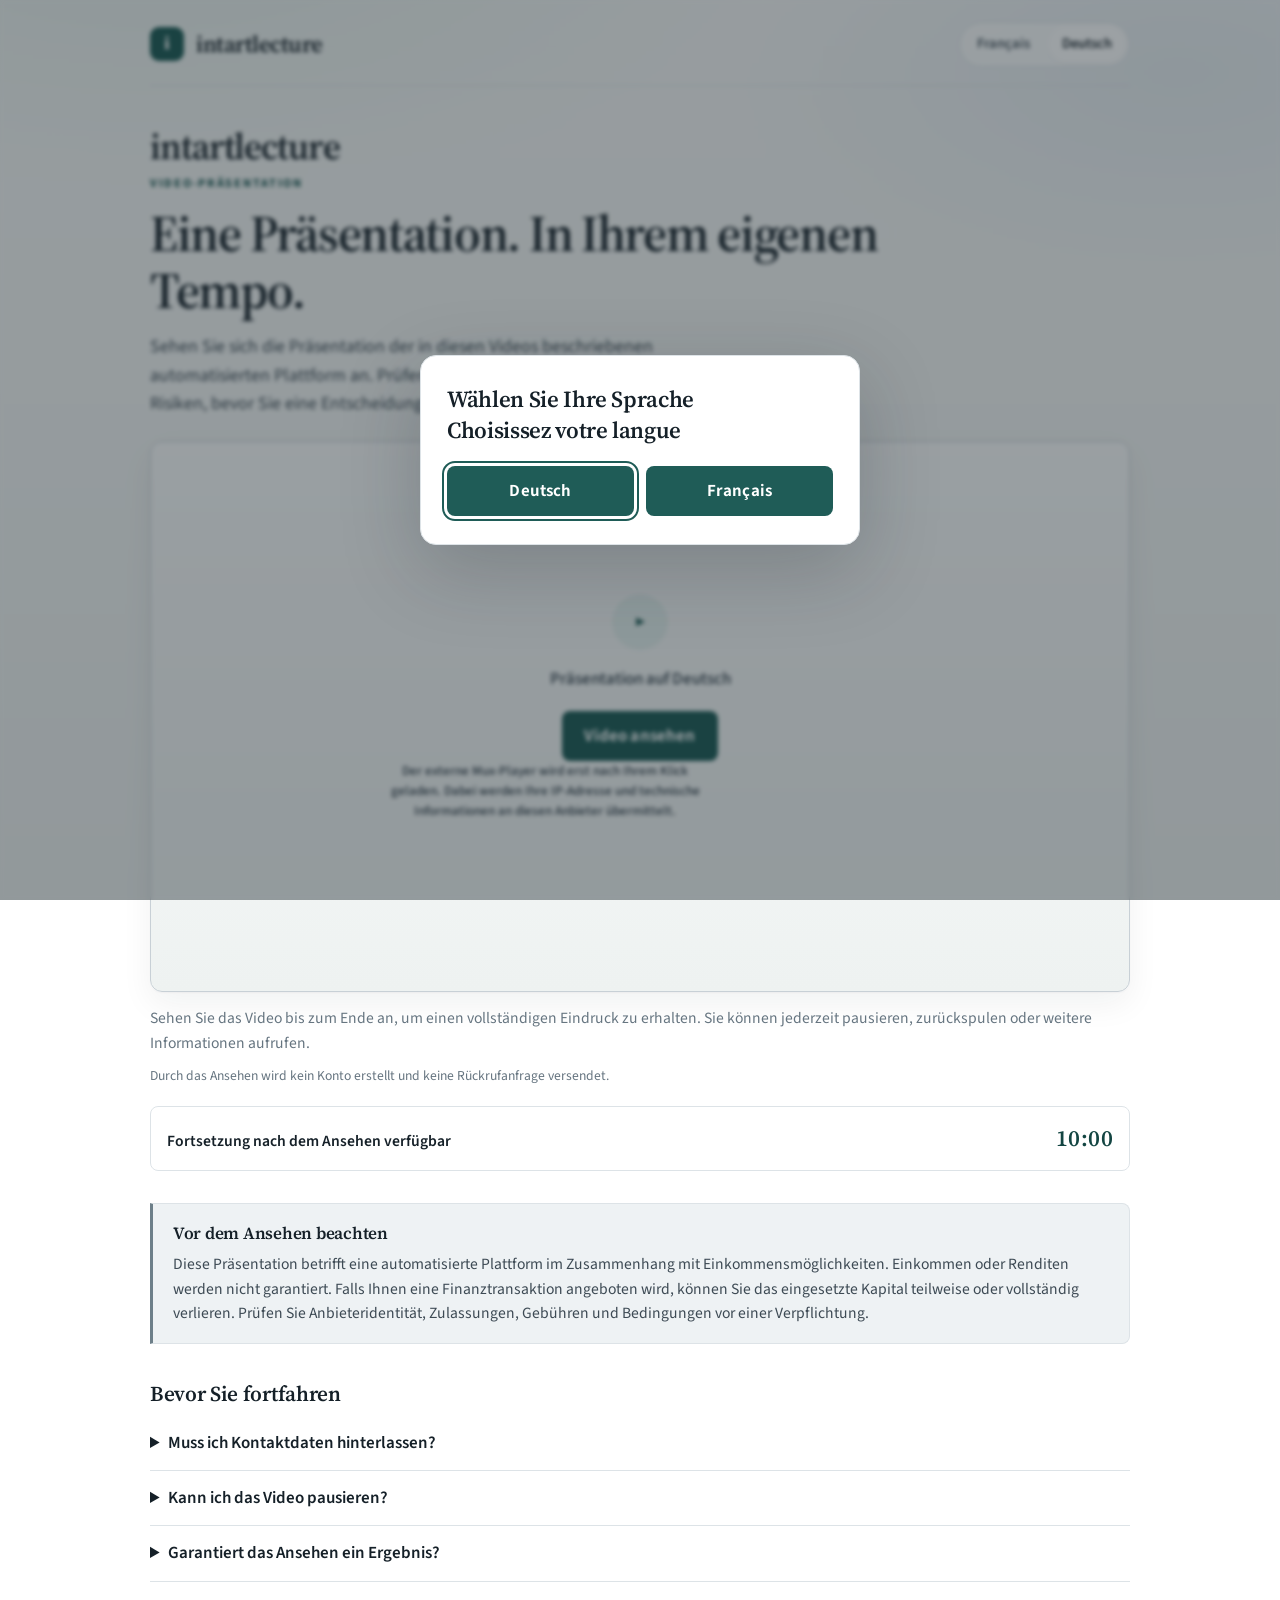
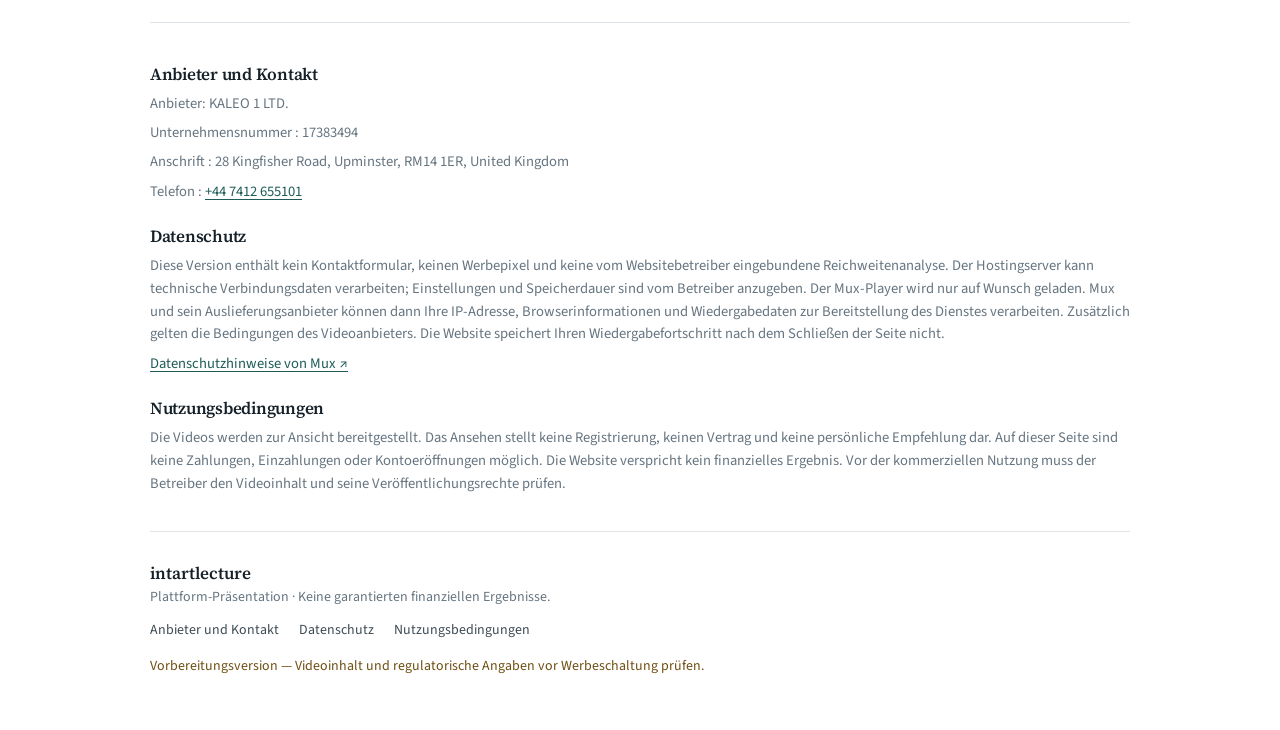
==== de/index.html @ 82949a54 "Redesign VSL landing for a cleaner Google Ads–safe look Replace the purple funnel styling with a cal" ====
<!doctype html>
<html lang="de"><head><meta charset="utf-8"><meta name="viewport" content="width=device-width, initial-scale=1">
<meta name="description" content="Sehen Sie sich die Präsentation der in diesen Videos beschriebenen automatisierten Plattform an. Prüfen Sie Erläuterungen, Grenzen und Risiken, bevor Sie eine Entscheidung treffen.">
<title>intartlecture — Video 1</title><link rel="stylesheet" href="../assets/site.css">
<script src="../assets/site.js" defer></script></head><body data-step="1">
<header><a class="brand" href="index.html"><span class="mark" aria-hidden="true">i</span> intartlecture</a>
<nav aria-label="Sprache" class="languages"><a data-language="fr" href="../index.html" lang="fr">Français</a><a data-language="de" href="./index.html" lang="de">Deutsch</a></nav></header>
<main><section class="intro"><p class="brand-kicker">intartlecture</p><p class="eyebrow">VIDEO-PRÄSENTATION</p><h1>Eine Präsentation. In Ihrem eigenen Tempo.</h1><p class="lede">Sehen Sie sich die Präsentation der in diesen Videos beschriebenen automatisierten Plattform an. Prüfen Sie Erläuterungen, Grenzen und Risiken, bevor Sie eine Entscheidung treffen.</p></section>
<section class="watch" aria-label="VIDEO-PRÄSENTATION">
<div class="video-shell" id="video-shell" data-playback="G3l13CsLQgknwhIaTiDwZrdjaux2u01gqx76OVck7Omw" data-error="Der Player konnte nicht geladen werden. Versuchen Sie es erneut oder kommen Sie später zurück." data-retry="Erneut versuchen">
<div id="video-placeholder"><span class="play-symbol" aria-hidden="true">▶</span><p>Präsentation auf Deutsch</p><button class="button" id="load-video" type="button">Video ansehen</button><p class="disclosure">Der externe Mux-Player wird erst nach Ihrem Klick geladen. Dabei werden Ihre IP-Adresse und technische Informationen an diesen Anbieter übermittelt.</p></div></div>
<p class="video-status" id="video-status" role="status"></p>
<div class="video-caption"><p>Sehen Sie das Video bis zum Ende an, um einen vollständigen Eindruck zu erhalten. Sie können jederzeit pausieren, zurückspulen oder weitere Informationen aufrufen.</p></div>

<p class="small">Durch das Ansehen wird kein Konto erstellt und keine Rückrufanfrage versendet.</p>
<div id="access-gate" class="access-gate"><strong>Fortsetzung nach dem Ansehen verfügbar</strong> <span id="access-timer">10:00</span></div><div class="next-row" hidden><a id="continue-link" class="button" href="index2.php">Weiter →</a></div><div id="completed" hidden role="status"><p>Das Video ist beendet. Nehmen Sie sich Zeit, die Informationen vor dem nächsten Schritt zu prüfen.</p><button id="replay" type="button" class="button secondary">Von Anfang an ansehen</button></div>

<noscript><p>Zum Laden des Videoplayers ist JavaScript erforderlich.</p></noscript>
</section>
<aside class="risk"><h2>Vor dem Ansehen beachten</h2><p>Diese Präsentation betrifft eine automatisierte Plattform im Zusammenhang mit Einkommensmöglichkeiten. Einkommen oder Renditen werden nicht garantiert. Falls Ihnen eine Finanztransaktion angeboten wird, können Sie das eingesetzte Kapital teilweise oder vollständig verlieren. Prüfen Sie Anbieteridentität, Zulassungen, Gebühren und Bedingungen vor einer Verpflichtung.</p></aside>
<section class="faq"><h2>Bevor Sie fortfahren</h2><details><summary>Muss ich Kontaktdaten hinterlassen?</summary><p>Nein. Die Videos sind ohne Formular, Anmeldung oder Kaufverpflichtung zugänglich.</p></details><details><summary>Kann ich das Video pausieren?</summary><p>Ja. Wiedergabe, Lautstärke, Vollbild und Navigation bleiben verfügbar.</p></details><details><summary>Garantiert das Ansehen ein Ergebnis?</summary><p>Nein. Eine Präsentation garantiert kein Ergebnis. Gehen Sie keine Verpflichtung allein aufgrund eines Einkommensversprechens ein.</p></details></section>
<section class="legal" aria-label="Anbieter und Kontakt">
<h2 id="operator">Anbieter und Kontakt</h2><p>Anbieter: KALEO 1 LTD.</p>
<p>Unternehmensnummer : 17383494</p>
<p>Anschrift : 28 Kingfisher Road, Upminster, RM14 1ER, United Kingdom</p>
<p>Telefon : <a href="tel:+447412655101">+44 7412 655101</a></p>
<h2 id="privacy">Datenschutz</h2><p>Diese Version enthält kein Kontaktformular, keinen Werbepixel und keine vom Websitebetreiber eingebundene Reichweitenanalyse. Der Hostingserver kann technische Verbindungsdaten verarbeiten; Einstellungen und Speicherdauer sind vom Betreiber anzugeben. Der Mux-Player wird nur auf Wunsch geladen. Mux und sein Auslieferungsanbieter können dann Ihre IP-Adresse, Browserinformationen und Wiedergabedaten zur Bereitstellung des Dienstes verarbeiten. Zusätzlich gelten die Bedingungen des Videoanbieters. Die Website speichert Ihren Wiedergabefortschritt nach dem Schließen der Seite nicht.</p><a href="https://www.mux.com/privacy" target="_blank" rel="noopener noreferrer">Datenschutzhinweise von Mux ↗</a>
<h2 id="terms">Nutzungsbedingungen</h2><p>Die Videos werden zur Ansicht bereitgestellt. Das Ansehen stellt keine Registrierung, keinen Vertrag und keine persönliche Empfehlung dar. Auf dieser Seite sind keine Zahlungen, Einzahlungen oder Kontoeröffnungen möglich. Die Website verspricht kein finanzielles Ergebnis. Vor der kommerziellen Nutzung muss der Betreiber den Videoinhalt und seine Veröffentlichungsrechte prüfen.</p>
</section></main>
<footer><p><strong>intartlecture</strong><br>Plattform-Präsentation · Keine garantierten finanziellen Ergebnisse.</p><nav><a href="#operator">Anbieter und Kontakt</a><a href="#privacy">Datenschutz</a><a href="#terms">Nutzungsbedingungen</a></nav><p class="draft">Vorbereitungsversion — Videoinhalt und regulatorische Angaben vor Werbeschaltung prüfen.</p></footer>
<dialog id="language-dialog" aria-labelledby="language-title">
<h2 id="language-title"><span lang="de">Wählen Sie Ihre Sprache</span><br><span lang="fr">Choisissez votre langue</span></h2>
<div class="language-options"><a class="button" data-language="de" href="./index.html" lang="de">Deutsch</a><a class="button" data-language="fr" href="../index.html" lang="fr">Français</a></div>
</dialog></body></html>
---- assets/site.css ----
@import url("https://fonts.googleapis.com/css2?family=Source+Sans+3:ital,wght@0,400;0,500;0,600;0,700;1,400&family=Source+Serif+4:opsz,wght@8..60,500;8..60,600;8..60,700&display=swap");

:root {
  --font-display: "Source Serif 4", "Iowan Old Style", "Palatino Linotype", Palatino, serif;
  --font-body: "Source Sans 3", "Segoe UI", "Helvetica Neue", sans-serif;
  --ink: #152028;
  --ink-soft: #3d4a54;
  --muted: #667580;
  --line: #dde3e7;
  --line-strong: #c8d0d6;
  --bg: #f4f6f5;
  --bg-elevated: #ffffff;
  --accent: #1f5c57;
  --accent-hover: #174844;
  --accent-soft: #e6f1ef;
  --accent-ink: #134542;
  --risk-bg: #eef2f4;
  --risk-edge: #6d7f89;
  --ok-bg: #e9f2ee;
  --ok-ink: #1f4d3c;
  --warn-ink: #6f4f12;
  --error: #8a2f1d;
  --shadow-soft: 0 1px 2px rgba(21, 32, 40, 0.04), 0 12px 32px rgba(21, 32, 40, 0.06);
  --radius: 12px;
  --radius-sm: 8px;
  --content: 980px;
  color: var(--ink);
  background:
    radial-gradient(1200px 520px at 12% -10%, #e7efec 0%, transparent 55%),
    radial-gradient(900px 420px at 92% 8%, #e8eef2 0%, transparent 50%),
    linear-gradient(180deg, #f7f8f7 0%, var(--bg) 42%, #eef1f0 100%);
  background-attachment: fixed;
  font-family: var(--font-body);
  font-synthesis: none;
  line-height: 1.55;
  font-size: 17px;
}

* { box-sizing: border-box; }

html { scroll-behavior: smooth; }

body {
  margin: 0;
  min-height: 100vh;
  color: var(--ink);
  -webkit-font-smoothing: antialiased;
  text-rendering: optimizeLegibility;
}

a {
  color: var(--accent);
  text-underline-offset: 3px;
}

button,
a { -webkit-tap-highlight-color: transparent; }

button {
  font: inherit;
  cursor: pointer;
}

a:focus-visible,
button:focus-visible,
summary:focus-visible,
input:focus-visible,
select:focus-visible,
textarea:focus-visible {
  outline: 2px solid var(--accent);
  outline-offset: 3px;
}

header,
main,
footer {
  width: min(100% - 48px, var(--content));
  margin-inline: auto;
}

/* —— Header —— */
header {
  display: flex;
  justify-content: space-between;
  align-items: center;
  gap: 16px;
  padding: 22px 0 18px;
  border-bottom: 1px solid var(--line);
  animation: rise 0.55s ease both;
}

.brand {
  display: inline-flex;
  align-items: center;
  gap: 12px;
  text-decoration: none;
  color: var(--ink);
  font-family: var(--font-display);
  font-weight: 600;
  font-size: 1.35rem;
  letter-spacing: -0.02em;
  line-height: 1;
}

.mark {
  width: 34px;
  height: 34px;
  border-radius: 9px;
  display: grid;
  place-items: center;
  background: var(--accent);
  color: #fff;
  font-family: var(--font-display);
  font-size: 1.05rem;
  font-weight: 700;
  letter-spacing: 0;
}

.languages {
  display: flex;
  gap: 4px;
  padding: 3px;
  border: 1px solid var(--line);
  border-radius: 999px;
  background: rgba(255, 255, 255, 0.72);
}

.languages a {
  padding: 7px 14px;
  border-radius: 999px;
  text-decoration: none;
  color: var(--ink-soft);
  font-size: 0.86rem;
  font-weight: 560;
}

.languages a:hover { color: var(--ink); }

.languages [aria-current],
.languages a[href].is-active {
  background: var(--bg-elevated);
  color: var(--ink);
  box-shadow: 0 1px 2px rgba(21, 32, 40, 0.06);
}

html[lang="fr"] .languages a[lang="fr"],
html[lang="de"] .languages a[lang="de"] {
  background: var(--bg-elevated);
  color: var(--ink);
  box-shadow: 0 1px 2px rgba(21, 32, 40, 0.06);
}

/* —— Intro —— */

.brand-kicker {
  margin: 0 0 10px;
  font-family: var(--font-display);
  font-size: clamp(1.7rem, 3.2vw, 2.15rem);
  font-weight: 600;
  letter-spacing: -0.03em;
  color: var(--ink);
  line-height: 1;
}

.intro {
  padding: 42px 0 22px;
  max-width: 760px;
  animation: rise 0.65s 0.05s ease both;
}

.eyebrow {
  margin: 0;
  font-size: 0.72rem;
  font-weight: 700;
  letter-spacing: 0.14em;
  text-transform: uppercase;
  color: var(--accent);
}

h1 {
  margin: 12px 0 14px;
  font-family: var(--font-display);
  font-size: clamp(2rem, 4.4vw, 3rem);
  font-weight: 600;
  line-height: 1.12;
  letter-spacing: -0.025em;
  color: var(--ink);
}

h2 {
  margin: 0 0 12px;
  font-family: var(--font-display);
  font-size: 1.25rem;
  font-weight: 600;
  line-height: 1.3;
  letter-spacing: -0.015em;
}

p { margin: 0.7em 0; }

.lede {
  margin: 0;
  max-width: 62ch;
  color: var(--ink-soft);
  font-size: 1.05rem;
  line-height: 1.6;
}

/* —— Video —— */
.watch {
  animation: rise 0.7s 0.1s ease both;
}

.video-shell {
  width: 100%;
  aspect-ratio: 16 / 9;
  display: grid;
  place-items: center;
  overflow: hidden;
  border: 1px solid var(--line-strong);
  border-radius: var(--radius);
  background:
    linear-gradient(180deg, #fbfcfc 0%, #eef2f1 100%);
  color: var(--ink);
  box-shadow: var(--shadow-soft);
}

.video-shell:has(mux-player) {
  background: #0f1418;
  border-color: #0f1418;
}

.video-shell mux-player {
  display: block;
  width: 100%;
  height: 100%;
  --media-object-fit: contain;
}

#video-placeholder {
  width: min(100%, 560px);
  padding: 28px 24px;
  text-align: center;
}

#video-placeholder > p {
  margin: 0 0 18px;
  color: var(--ink-soft);
  font-weight: 560;
}

.play-symbol {
  display: grid;
  place-items: center;
  width: 56px;
  height: 56px;
  margin: 0 auto 16px;
  border-radius: 50%;
  background: var(--accent-soft);
  color: var(--accent);
  font-size: 1.05rem;
  line-height: 1;
  transition: transform 0.25s ease, background 0.25s ease;
}

#video-placeholder:hover .play-symbol {
  transform: scale(1.05);
  background: #d9ebe8;
}

.button {
  display: inline-flex;
  align-items: center;
  justify-content: center;
  gap: 10px;
  min-height: 48px;
  padding: 12px 22px;
  border: 0;
  border-radius: var(--radius-sm);
  background: var(--accent);
  color: #fff;
  text-decoration: none;
  font-weight: 650;
  letter-spacing: 0.01em;
  transition: background 0.2s ease, transform 0.2s ease, box-shadow 0.2s ease;
}

.button:hover {
  background: var(--accent-hover);
}

.button:active { transform: translateY(1px); }

.secondary {
  background: var(--accent-soft);
  color: var(--accent-ink);
}

.secondary:hover { background: #d7e8e5; }

.disclosure {
  max-width: 46ch;
  margin: 16px auto 0;
  color: var(--muted);
  font-size: 0.78rem;
  line-height: 1.5;
}

.video-status {
  margin: 10px 0 0;
  color: var(--error);
  font-size: 0.9rem;
}

.video-status:empty { display: none; }

.video-caption {
  margin-top: 14px;
  color: var(--muted);
  font-size: 0.92rem;
}

.video-caption p { margin: 0; }

.small {
  margin-top: 10px;
  color: var(--muted);
  font-size: 0.8rem;
}

/* —— Access gate (quiet status, not urgency banner) —— */
.access-gate {
  display: flex;
  flex-wrap: wrap;
  align-items: baseline;
  justify-content: space-between;
  gap: 8px 16px;
  margin: 20px 0 0;
  padding: 14px 16px;
  border: 1px solid var(--line);
  border-radius: var(--radius-sm);
  background: rgba(255, 255, 255, 0.78);
  color: var(--ink-soft);
  font-size: 0.92rem;
  font-variant-numeric: tabular-nums;
}

.access-gate strong {
  font-weight: 600;
  color: var(--ink);
}

.access-gate span {
  margin-left: auto;
  font-family: var(--font-display);
  font-size: 1.35rem;
  font-weight: 600;
  color: var(--accent-ink);
  letter-spacing: 0.02em;
}

.next-row {
  display: flex;
  justify-content: flex-end;
  align-items: center;
  flex-wrap: wrap;
  gap: 16px;
  margin: 22px 0 0;
}

.next-row > a:first-child:not(.button) { margin-right: auto; }

#completed {
  margin: 20px 0 0;
  padding: 18px 18px;
  border: 1px solid #cfe0d8;
  border-radius: var(--radius-sm);
  background: var(--ok-bg);
  color: var(--ok-ink);
  animation: rise 0.4s ease both;
}

#completed p { margin: 0 0 14px; }

.video-finished {
  box-shadow: 0 0 0 3px rgba(31, 92, 87, 0.22);
}

/* —— Lead form —— */
.lead-card {
  margin: 24px 0 0;
  padding: 26px 26px 22px;
  border: 1px solid var(--line);
  border-radius: var(--radius);
  background: var(--bg-elevated);
  box-shadow: var(--shadow-soft);
  animation: rise 0.45s ease both;
}

.lead-card > p {
  margin: 0 0 18px;
  color: var(--ink-soft);
  font-size: 0.95rem;
}

.lead-card[hidden] { display: none !important; }

#lead-form {
  display: grid;
  gap: 14px;
}

#lead-form label {
  display: grid;
  gap: 6px;
  color: var(--ink);
  font-size: 0.88rem;
  font-weight: 600;
}

#lead-form input,
#lead-form select {
  width: 100%;
  min-height: 46px;
  padding: 10px 12px;
  border: 1px solid var(--line-strong);
  border-radius: var(--radius-sm);
  background: #fbfcfc;
  color: var(--ink);
  font: inherit;
  font-weight: 450;
  transition: border-color 0.15s ease, background 0.15s ease;
}

#lead-form input:hover,
#lead-form select:hover {
  border-color: #b4c0c7;
}

#lead-form input:focus,
#lead-form select:focus {
  border-color: var(--accent);
  background: #fff;
  outline: none;
  box-shadow: 0 0 0 3px rgba(31, 92, 87, 0.14);
}

#lead-form .consent {
  display: flex;
  align-items: flex-start;
  gap: 10px;
  margin-top: 4px;
  font-weight: 450;
  color: var(--ink-soft);
}

#lead-form .consent input {
  width: auto;
  min-height: 0;
  margin-top: 3px;
  accent-color: var(--accent);
}

#lead-form .button {
  width: fit-content;
  margin-top: 4px;
}

#lead-form .small { margin: 0; }

/* —— Risk / FAQ / Legal —— */
.risk {
  margin: 32px 0 0;
  padding: 18px 20px;
  border: 1px solid var(--line);
  border-left: 3px solid var(--risk-edge);
  border-radius: 0 var(--radius-sm) var(--radius-sm) 0;
  background: var(--risk-bg);
}

.risk h2 {
  margin: 0 0 8px;
  font-size: 1rem;
}

.risk p {
  margin: 0;
  color: var(--ink-soft);
  font-size: 0.92rem;
}

.faq { margin: 36px 0 0; }

.faq h2 { margin-bottom: 8px; }

details {
  padding: 14px 0;
  border-bottom: 1px solid var(--line);
}

summary {
  cursor: pointer;
  font-weight: 600;
  color: var(--ink);
}

details p {
  margin: 10px 0 0;
  color: var(--ink-soft);
  font-size: 0.95rem;
}

.legal {
  margin: 40px 0 0;
  padding-top: 18px;
  border-top: 1px solid var(--line);
  color: var(--muted);
  font-size: 0.86rem;
  scroll-margin-top: 20px;
}

.legal h2 {
  margin-top: 22px;
  margin-bottom: 8px;
  color: var(--ink);
  font-size: 1rem;
  scroll-margin-top: 20px;
}

.legal p { margin: 0.45em 0; }

.chapters {
  display: grid;
  grid-template-columns: repeat(3, 1fr);
  gap: 10px;
  margin-top: 16px;
}

.chapters a {
  display: flex;
  gap: 12px;
  align-items: center;
  padding: 12px;
  border: 1px solid var(--line);
  border-radius: var(--radius-sm);
  color: var(--ink-soft);
  text-decoration: none;
  font-size: 0.9rem;
  background: rgba(255, 255, 255, 0.65);
}

.chapters span {
  font-size: 0.75rem;
  color: var(--muted);
}

.chapters [aria-current] {
  border-color: var(--accent);
  color: var(--accent);
  background: var(--bg-elevated);
}

.tag {
  padding-top: 12px;
  color: var(--accent);
  font-size: 0.75rem;
  font-weight: 700;
  white-space: nowrap;
}

/* —— Footer —— */
footer {
  padding: 28px 0 40px;
  margin-top: 36px;
  border-top: 1px solid var(--line);
  color: var(--muted);
  font-size: 0.82rem;
}

footer p { margin: 0 0 12px; }

footer strong {
  color: var(--ink);
  font-family: var(--font-display);
  font-size: 1rem;
  font-weight: 600;
}

footer nav {
  display: flex;
  flex-wrap: wrap;
  gap: 8px 20px;
  margin-bottom: 14px;
}

footer nav a {
  color: var(--ink-soft);
  text-decoration: none;
}

footer nav a:hover {
  color: var(--accent);
  text-decoration: underline;
}

.draft { color: var(--warn-ink); }

/* —— Language dialog —— */
#language-dialog {
  width: min(440px, calc(100% - 32px));
  padding: 28px 26px;
  border: 1px solid var(--line);
  border-radius: 16px;
  color: var(--ink);
  background: var(--bg-elevated);
  box-shadow: 0 24px 80px rgba(21, 32, 40, 0.22);
}

#language-dialog::backdrop {
  background: rgba(21, 32, 40, 0.42);
  backdrop-filter: blur(2px);
}

#language-title {
  margin: 0 0 20px;
  font-family: var(--font-display);
  font-size: 1.35rem;
  font-weight: 600;
  line-height: 1.35;
}

.language-options {
  display: grid;
  grid-template-columns: 1fr 1fr;
  gap: 12px;
}

.language-options .button { width: 100%; }

[hidden] { display: none !important; }

@keyframes rise {
  from {
    opacity: 0;
    transform: translateY(10px);
  }
  to {
    opacity: 1;
    transform: none;
  }
}

@media (prefers-reduced-motion: reduce) {
  html { scroll-behavior: auto; }
  *,
  *::before,
  *::after {
    animation: none !important;
    transition: none !important;
  }
}

@media (max-width: 640px) {
  :root { font-size: 16px; }

  header,
  main,
  footer {
    width: min(100% - 28px, var(--content));
  }

  header {
    padding-top: 16px;
    padding-bottom: 14px;
  }

  .brand { font-size: 1.15rem; }

  .languages a {
    padding: 6px 10px;
    font-size: 0.8rem;
  }

  .intro { padding-top: 28px; }

  .lede { font-size: 1rem; }

  .video-shell {
    aspect-ratio: auto;
    min-height: 260px;
    border-radius: 10px;
  }

  .video-shell:has(mux-player) {
    aspect-ratio: 16 / 9;
    min-height: 0;
  }

  #video-placeholder { padding: 20px 14px; }

  .access-gate {
    flex-direction: column;
    align-items: flex-start;
  }

  .access-gate span {
    margin-left: 0;
    font-size: 1.25rem;
  }

  .next-row .button,
  #lead-form .button,
  .language-options .button {
    width: 100%;
  }

  .lead-card { padding: 20px 16px; }

  .chapters { grid-template-columns: 1fr; }

  .risk,
  .faq,
  .legal { margin-left: 0; margin-right: 0; }
}
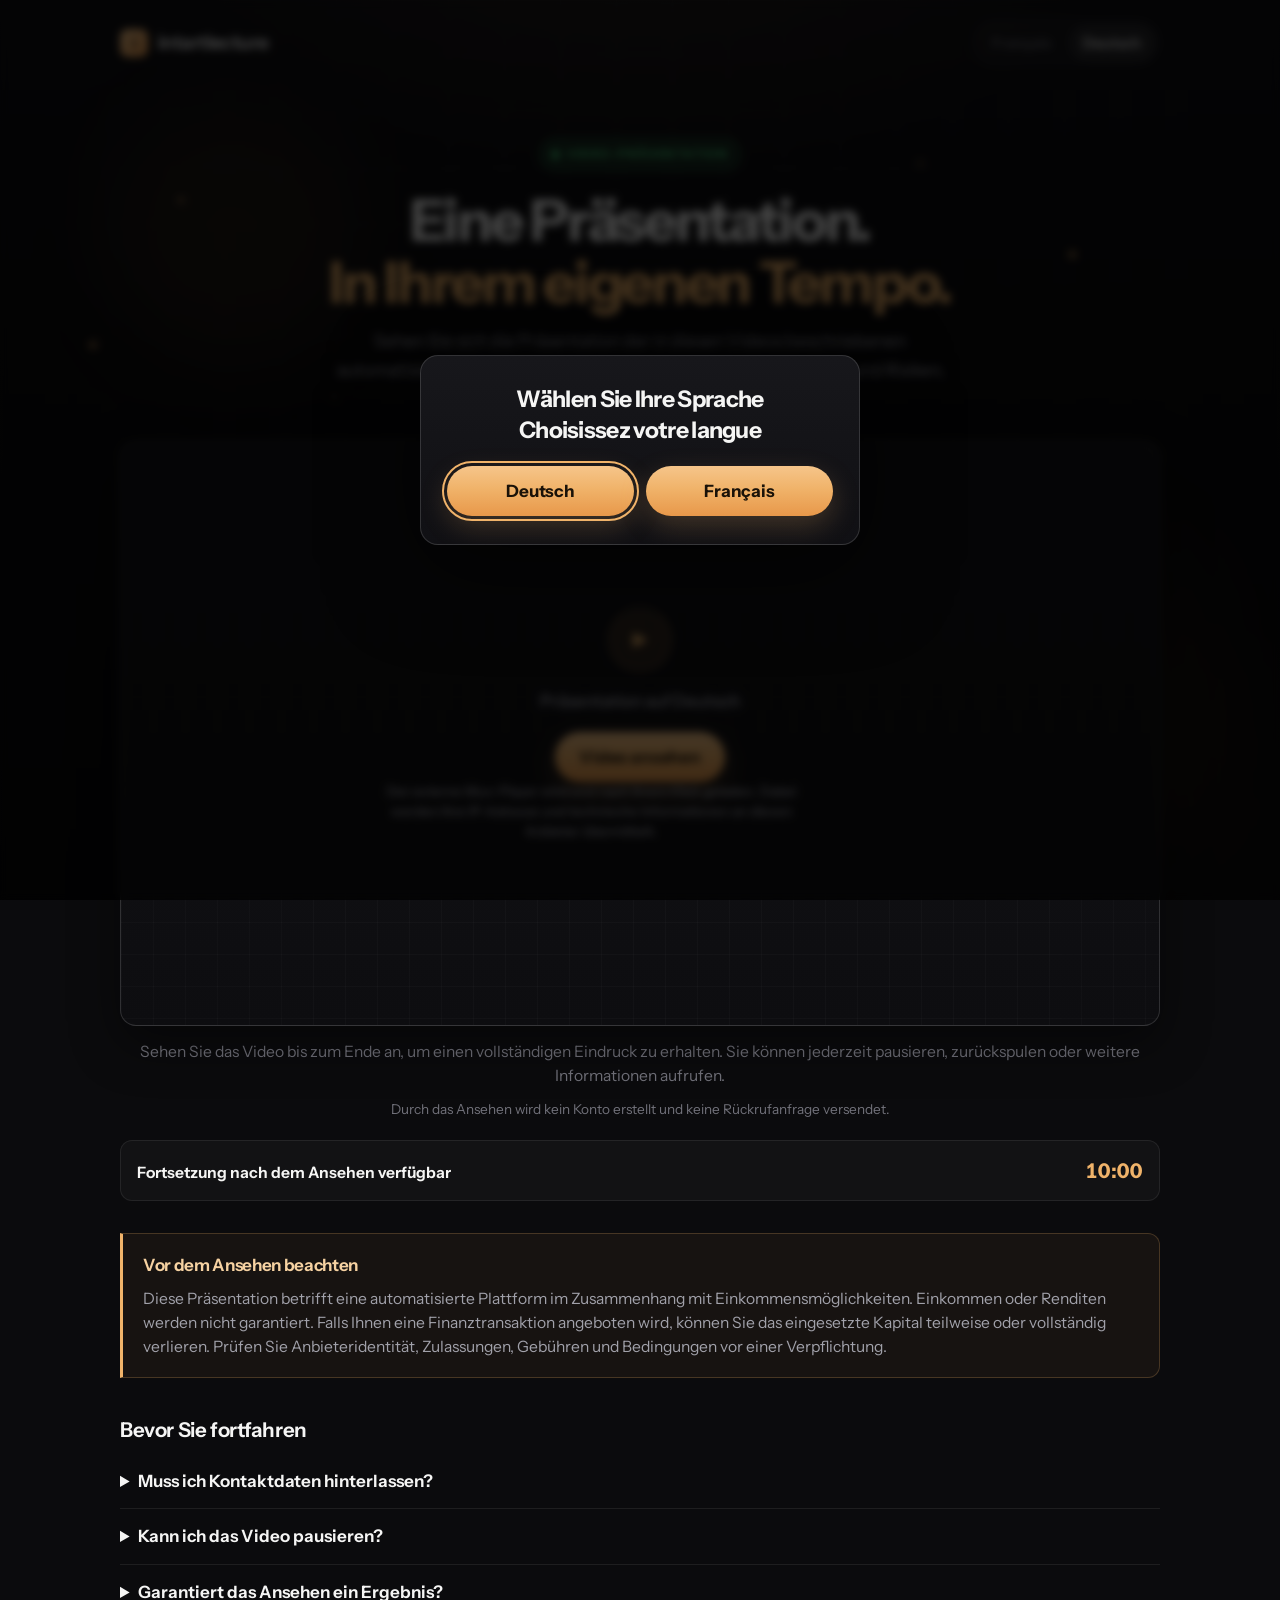
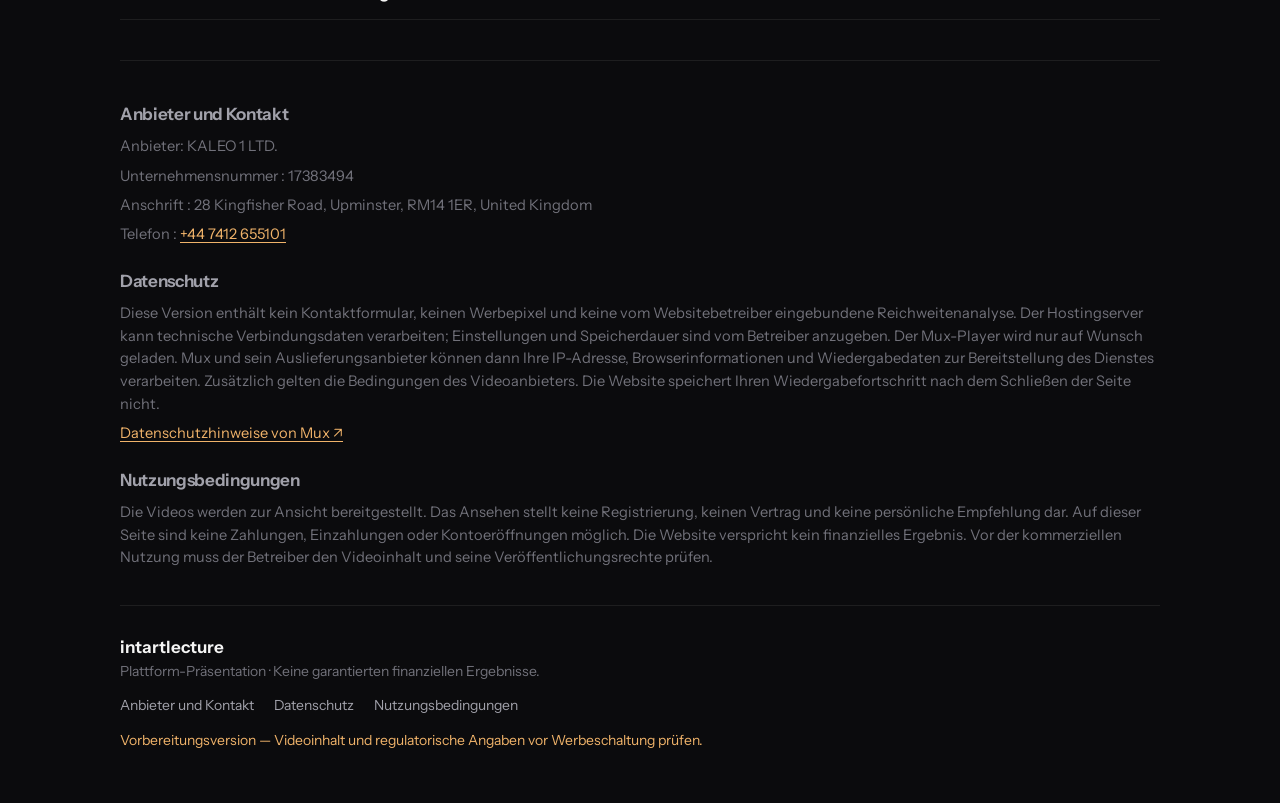
==== commit 6c2ad5bc: "Restyle landing to Quant-inspired warm dark fintech Shift from cyan trading neon to charcoal canvas," ====
--- a/de/index.html
+++ b/de/index.html
@@ -5,7 +5,7 @@
 <script src="../assets/site.js" defer></script></head><body data-step="1">
 <header><a class="brand" href="index.html"><span class="mark" aria-hidden="true">i</span> intartlecture</a>
 <nav aria-label="Sprache" class="languages"><a data-language="fr" href="../index.html" lang="fr">Français</a><a data-language="de" href="./index.html" lang="de">Deutsch</a></nav></header>
-<main><section class="intro"><p class="brand-kicker">intartlecture</p><p class="eyebrow">VIDEO-PRÄSENTATION</p><h1>Eine Präsentation. In Ihrem eigenen Tempo.</h1><p class="lede">Sehen Sie sich die Präsentation der in diesen Videos beschriebenen automatisierten Plattform an. Prüfen Sie Erläuterungen, Grenzen und Risiken, bevor Sie eine Entscheidung treffen.</p></section>
+<main><section class="intro"><p class="brand-kicker">intartlecture</p><p class="eyebrow">VIDEO-PRÄSENTATION</p><h1>Eine Präsentation.<br><span class="accent">In Ihrem eigenen Tempo.</span></h1><p class="lede">Sehen Sie sich die Präsentation der in diesen Videos beschriebenen automatisierten Plattform an. Prüfen Sie Erläuterungen, Grenzen und Risiken, bevor Sie eine Entscheidung treffen.</p></section>
 <section class="watch" aria-label="VIDEO-PRÄSENTATION">
 <div class="video-shell" id="video-shell" data-playback="G3l13CsLQgknwhIaTiDwZrdjaux2u01gqx76OVck7Omw" data-error="Der Player konnte nicht geladen werden. Versuchen Sie es erneut oder kommen Sie später zurück." data-retry="Erneut versuchen">
 <div id="video-placeholder"><span class="play-symbol" aria-hidden="true">▶</span><p>Präsentation auf Deutsch</p><button class="button" id="load-video" type="button">Video ansehen</button><p class="disclosure">Der externe Mux-Player wird erst nach Ihrem Klick geladen. Dabei werden Ihre IP-Adresse und technische Informationen an diesen Anbieter übermittelt.</p></div></div>
--- a/assets/site.css
+++ b/assets/site.css
@@ -1,35 +1,31 @@
-@import url("https://fonts.googleapis.com/css2?family=Source+Sans+3:ital,wght@0,400;0,500;0,600;0,700;1,400&family=Source+Serif+4:opsz,wght@8..60,500;8..60,600;8..60,700&display=swap");
+@import url("https://fonts.googleapis.com/css2?family=Instrument+Sans:ital,wght@0,400;0,500;0,600;0,700;1,400&display=swap");
 
 :root {
-  --font-display: "Source Serif 4", "Iowan Old Style", "Palatino Linotype", Palatino, serif;
-  --font-body: "Source Sans 3", "Segoe UI", "Helvetica Neue", sans-serif;
-  --ink: #152028;
-  --ink-soft: #3d4a54;
-  --muted: #667580;
-  --line: #dde3e7;
-  --line-strong: #c8d0d6;
-  --bg: #f4f6f5;
-  --bg-elevated: #ffffff;
-  --accent: #1f5c57;
-  --accent-hover: #174844;
-  --accent-soft: #e6f1ef;
-  --accent-ink: #134542;
-  --risk-bg: #eef2f4;
-  --risk-edge: #6d7f89;
-  --ok-bg: #e9f2ee;
-  --ok-ink: #1f4d3c;
-  --warn-ink: #6f4f12;
-  --error: #8a2f1d;
-  --shadow-soft: 0 1px 2px rgba(21, 32, 40, 0.04), 0 12px 32px rgba(21, 32, 40, 0.06);
-  --radius: 12px;
-  --radius-sm: 8px;
-  --content: 980px;
-  color: var(--ink);
-  background:
-    radial-gradient(1200px 520px at 12% -10%, #e7efec 0%, transparent 55%),
-    radial-gradient(900px 420px at 92% 8%, #e8eef2 0%, transparent 50%),
-    linear-gradient(180deg, #f7f8f7 0%, var(--bg) 42%, #eef1f0 100%);
-  background-attachment: fixed;
+  --font-display: "Instrument Sans", "Avenir Next", "Segoe UI", sans-serif;
+  --font-body: "Instrument Sans", "Avenir Next", "Segoe UI", sans-serif;
+  --font-mono: "Instrument Sans", "Segoe UI", sans-serif;
+  --bg-0: #0b0b0d;
+  --bg-1: #111114;
+  --panel: rgba(18, 18, 22, 0.88);
+  --ink: #f5f5f4;
+  --ink-soft: #a1a1aa;
+  --muted: #71717a;
+  --line: rgba(255, 255, 255, 0.08);
+  --line-strong: rgba(255, 255, 255, 0.14);
+  --accent: #f0b36a;
+  --accent-2: #e8984a;
+  --accent-soft: rgba(240, 179, 106, 0.14);
+  --green: #4ade80;
+  --green-soft: rgba(74, 222, 128, 0.12);
+  --warn: #f0b36a;
+  --error: #fb7185;
+  --shadow: 0 18px 50px rgba(0, 0, 0, 0.45);
+  --radius: 16px;
+  --radius-sm: 12px;
+  --radius-pill: 999px;
+  --content: 1040px;
+  color: var(--ink);
+  background: var(--bg-0);
   font-family: var(--font-body);
   font-synthesis: none;
   line-height: 1.55;
@@ -37,43 +33,103 @@
 }
 
 * { box-sizing: border-box; }
-
 html { scroll-behavior: smooth; }
 
 body {
   margin: 0;
   min-height: 100vh;
   color: var(--ink);
+  background:
+    radial-gradient(900px 480px at 50% -10%, rgba(240, 179, 106, 0.08), transparent 55%),
+    radial-gradient(700px 420px at 85% 90%, rgba(240, 179, 106, 0.05), transparent 50%),
+    linear-gradient(180deg, #101014 0%, var(--bg-0) 38%, #08080a 100%);
+  background-attachment: fixed;
   -webkit-font-smoothing: antialiased;
-  text-rendering: optimizeLegibility;
-}
-
-a {
-  color: var(--accent);
-  text-underline-offset: 3px;
-}
-
-button,
-a { -webkit-tap-highlight-color: transparent; }
-
-button {
-  font: inherit;
-  cursor: pointer;
-}
+  overflow-x: hidden;
+}
+
+a { color: var(--accent); text-underline-offset: 3px; }
+button, a { -webkit-tap-highlight-color: transparent; }
+button { font: inherit; cursor: pointer; }
 
 a:focus-visible,
 button:focus-visible,
 summary:focus-visible,
 input:focus-visible,
-select:focus-visible,
-textarea:focus-visible {
+select:focus-visible {
   outline: 2px solid var(--accent);
   outline-offset: 3px;
 }
+
+/* —— Atmosphere (Quant-like grid + warm nodes) —— */
+.atmosphere {
+  position: fixed;
+  inset: 0;
+  z-index: 0;
+  pointer-events: none;
+  overflow: hidden;
+}
+
+.atmosphere-grid {
+  position: absolute;
+  inset: 0;
+  background-image:
+    linear-gradient(rgba(255, 255, 255, 0.035) 1px, transparent 1px),
+    linear-gradient(90deg, rgba(255, 255, 255, 0.035) 1px, transparent 1px);
+  background-size: 56px 56px;
+  mask-image: radial-gradient(ellipse at 50% 30%, #000 15%, transparent 72%);
+  animation: grid-drift 36s linear infinite;
+}
+
+.atmosphere-orb {
+  position: absolute;
+  border-radius: 50%;
+  filter: blur(50px);
+  opacity: 0.4;
+  animation: orb-float 14s ease-in-out infinite;
+}
+
+.atmosphere-orb.a {
+  width: 260px;
+  height: 260px;
+  top: 12%;
+  left: 8%;
+  background: rgba(240, 179, 106, 0.18);
+}
+
+.atmosphere-orb.b {
+  width: 320px;
+  height: 320px;
+  right: 4%;
+  bottom: 8%;
+  background: rgba(232, 152, 74, 0.14);
+  animation-delay: -5s;
+}
+
+.atmosphere-chart { display: none; }
+
+.atmosphere-nodes span {
+  position: absolute;
+  border-radius: 50%;
+  background: var(--accent);
+  box-shadow: 0 0 10px rgba(240, 179, 106, 0.55);
+  animation: node-blink 4.5s ease-in-out infinite;
+}
+
+.atmosphere-nodes span:nth-child(1) { top: 22%; left: 14%; width: 4px; height: 4px; }
+.atmosphere-nodes span:nth-child(2) { top: 38%; left: 7%; width: 6px; height: 6px; animation-delay: 0.8s; opacity: 0.7; }
+.atmosphere-nodes span:nth-child(3) { top: 58%; left: 18%; width: 3px; height: 3px; animation-delay: 1.5s; }
+.atmosphere-nodes span:nth-child(4) { top: 28%; right: 16%; width: 5px; height: 5px; animation-delay: 0.5s; }
+.atmosphere-nodes span:nth-child(5) { top: 52%; right: 10%; width: 4px; height: 4px; animation-delay: 1.2s; }
+.atmosphere-nodes span:nth-child(6) { top: 70%; right: 22%; width: 3px; height: 3px; animation-delay: 1.8s; }
+.atmosphere-nodes span:nth-child(7) { top: 18%; right: 28%; width: 3px; height: 3px; animation-delay: 2.2s; }
+.atmosphere-nodes span:nth-child(8) { top: 44%; left: 26%; width: 2px; height: 2px; animation-delay: 0.3s; }
 
 header,
 main,
 footer {
+  position: relative;
+  z-index: 1;
   width: min(100% - 48px, var(--content));
   margin-inline: auto;
 }
@@ -84,126 +140,127 @@
   justify-content: space-between;
   align-items: center;
   gap: 16px;
-  padding: 22px 0 18px;
-  border-bottom: 1px solid var(--line);
+  padding: 20px 0 16px;
   animation: rise 0.55s ease both;
 }
 
 .brand {
   display: inline-flex;
   align-items: center;
-  gap: 12px;
+  gap: 10px;
   text-decoration: none;
   color: var(--ink);
   font-family: var(--font-display);
-  font-weight: 600;
-  font-size: 1.35rem;
-  letter-spacing: -0.02em;
-  line-height: 1;
+  font-weight: 650;
+  font-size: 1.12rem;
+  letter-spacing: -0.03em;
 }
 
 .mark {
-  width: 34px;
-  height: 34px;
-  border-radius: 9px;
+  width: 28px;
+  height: 28px;
+  border-radius: 8px;
   display: grid;
   place-items: center;
-  background: var(--accent);
-  color: #fff;
-  font-family: var(--font-display);
-  font-size: 1.05rem;
+  background: linear-gradient(135deg, #f6c58a, var(--accent-2));
+  color: #1a1208;
+  font-size: 0.95rem;
   font-weight: 700;
-  letter-spacing: 0;
 }
 
 .languages {
   display: flex;
   gap: 4px;
-  padding: 3px;
+  padding: 4px;
   border: 1px solid var(--line);
-  border-radius: 999px;
-  background: rgba(255, 255, 255, 0.72);
+  border-radius: var(--radius-pill);
+  background: rgba(255, 255, 255, 0.03);
 }
 
 .languages a {
   padding: 7px 14px;
-  border-radius: 999px;
+  border-radius: var(--radius-pill);
   text-decoration: none;
-  color: var(--ink-soft);
-  font-size: 0.86rem;
+  color: var(--muted);
+  font-size: 0.84rem;
   font-weight: 560;
 }
 
 .languages a:hover { color: var(--ink); }
-
-.languages [aria-current],
-.languages a[href].is-active {
-  background: var(--bg-elevated);
-  color: var(--ink);
-  box-shadow: 0 1px 2px rgba(21, 32, 40, 0.06);
-}
 
 html[lang="fr"] .languages a[lang="fr"],
 html[lang="de"] .languages a[lang="de"] {
-  background: var(--bg-elevated);
-  color: var(--ink);
-  box-shadow: 0 1px 2px rgba(21, 32, 40, 0.06);
-}
-
-/* —— Intro —— */
-
-.brand-kicker {
-  margin: 0 0 10px;
+  background: rgba(255, 255, 255, 0.08);
+  color: var(--ink);
+}
+
+/* —— Intro (centered Quant-like hero) —— */
+.brand-kicker { display: none; }
+
+.intro {
+  padding: 56px 0 28px;
+  max-width: 760px;
+  margin-inline: auto;
+  text-align: center;
+  animation: rise 0.65s 0.05s ease both;
+}
+
+.eyebrow {
+  display: inline-flex;
+  align-items: center;
+  gap: 8px;
+  margin: 0;
+  padding: 6px 12px;
+  border: 1px solid rgba(74, 222, 128, 0.35);
+  border-radius: var(--radius-pill);
+  background: var(--green-soft);
+  font-size: 0.7rem;
+  font-weight: 650;
+  letter-spacing: 0.12em;
+  text-transform: uppercase;
+  color: var(--green);
+}
+
+.eyebrow::before {
+  content: "";
+  width: 7px;
+  height: 7px;
+  border-radius: 50%;
+  background: var(--green);
+  box-shadow: 0 0 10px rgba(74, 222, 128, 0.7);
+  animation: node-blink 2.4s ease-in-out infinite;
+}
+
+h1 {
+  margin: 18px 0 14px;
   font-family: var(--font-display);
-  font-size: clamp(1.7rem, 3.2vw, 2.15rem);
-  font-weight: 600;
-  letter-spacing: -0.03em;
-  color: var(--ink);
-  line-height: 1;
-}
-
-.intro {
-  padding: 42px 0 22px;
-  max-width: 760px;
-  animation: rise 0.65s 0.05s ease both;
-}
-
-.eyebrow {
-  margin: 0;
-  font-size: 0.72rem;
+  font-size: clamp(2.15rem, 5vw, 3.4rem);
   font-weight: 700;
-  letter-spacing: 0.14em;
-  text-transform: uppercase;
+  line-height: 1.08;
+  letter-spacing: -0.04em;
+  color: var(--ink);
+}
+
+h1 .accent {
   color: var(--accent);
-}
-
-h1 {
-  margin: 12px 0 14px;
-  font-family: var(--font-display);
-  font-size: clamp(2rem, 4.4vw, 3rem);
-  font-weight: 600;
-  line-height: 1.12;
-  letter-spacing: -0.025em;
-  color: var(--ink);
 }
 
 h2 {
   margin: 0 0 12px;
   font-family: var(--font-display);
-  font-size: 1.25rem;
-  font-weight: 600;
-  line-height: 1.3;
-  letter-spacing: -0.015em;
+  font-size: 1.2rem;
+  font-weight: 650;
+  letter-spacing: -0.02em;
 }
 
 p { margin: 0.7em 0; }
 
 .lede {
-  margin: 0;
-  max-width: 62ch;
-  color: var(--ink-soft);
-  font-size: 1.05rem;
-  line-height: 1.6;
+  margin: 0 auto;
+  max-width: 52ch;
+  color: var(--ink-soft);
+  font-size: 1.02rem;
+  line-height: 1.65;
 }
 
 /* —— Video —— */
@@ -212,6 +269,7 @@
 }
 
 .video-shell {
+  position: relative;
   width: 100%;
   aspect-ratio: 16 / 9;
   display: grid;
@@ -219,18 +277,27 @@
   overflow: hidden;
   border: 1px solid var(--line-strong);
   border-radius: var(--radius);
+  background: linear-gradient(180deg, #151518, #0d0d10);
+  box-shadow: var(--shadow);
+}
+
+.video-shell::before {
+  content: "";
+  position: absolute;
+  inset: 0;
   background:
-    linear-gradient(180deg, #fbfcfc 0%, #eef2f1 100%);
-  color: var(--ink);
-  box-shadow: var(--shadow-soft);
-}
-
-.video-shell:has(mux-player) {
-  background: #0f1418;
-  border-color: #0f1418;
-}
+    linear-gradient(rgba(255, 255, 255, 0.03) 1px, transparent 1px),
+    linear-gradient(90deg, rgba(255, 255, 255, 0.03) 1px, transparent 1px);
+  background-size: 32px 32px;
+  opacity: 0.7;
+  pointer-events: none;
+}
+
+.video-shell:has(mux-player)::before { display: none; }
 
 .video-shell mux-player {
+  position: relative;
+  z-index: 1;
   display: block;
   width: 100%;
   height: 100%;
@@ -238,6 +305,8 @@
 }
 
 #video-placeholder {
+  position: relative;
+  z-index: 1;
   width: min(100%, 560px);
   padding: 28px 24px;
   text-align: center;
@@ -252,51 +321,55 @@
 .play-symbol {
   display: grid;
   place-items: center;
-  width: 56px;
-  height: 56px;
+  width: 64px;
+  height: 64px;
   margin: 0 auto 16px;
   border-radius: 50%;
   background: var(--accent-soft);
+  border: 1px solid rgba(240, 179, 106, 0.35);
   color: var(--accent);
-  font-size: 1.05rem;
+  font-size: 1.1rem;
   line-height: 1;
-  transition: transform 0.25s ease, background 0.25s ease;
-}
-
-#video-placeholder:hover .play-symbol {
-  transform: scale(1.05);
-  background: #d9ebe8;
+  animation: play-pulse 2.8s ease-in-out infinite;
 }
 
 .button {
   display: inline-flex;
   align-items: center;
   justify-content: center;
-  gap: 10px;
+  gap: 8px;
   min-height: 48px;
-  padding: 12px 22px;
+  padding: 12px 24px;
   border: 0;
-  border-radius: var(--radius-sm);
-  background: var(--accent);
-  color: #fff;
+  border-radius: var(--radius-pill);
+  background: linear-gradient(180deg, #f6c58a 0%, var(--accent) 45%, var(--accent-2) 100%);
+  color: #1a1208;
   text-decoration: none;
-  font-weight: 650;
-  letter-spacing: 0.01em;
-  transition: background 0.2s ease, transform 0.2s ease, box-shadow 0.2s ease;
+  font-weight: 700;
+  letter-spacing: -0.01em;
+  box-shadow: 0 10px 28px rgba(240, 179, 106, 0.22);
+  transition: transform 0.2s ease, filter 0.2s ease, box-shadow 0.2s ease;
 }
 
 .button:hover {
-  background: var(--accent-hover);
+  filter: brightness(1.05);
+  box-shadow: 0 12px 32px rgba(240, 179, 106, 0.3);
 }
 
 .button:active { transform: translateY(1px); }
 
 .secondary {
-  background: var(--accent-soft);
-  color: var(--accent-ink);
-}
-
-.secondary:hover { background: #d7e8e5; }
+  background: rgba(255, 255, 255, 0.06);
+  color: var(--ink);
+  border: 1px solid var(--line-strong);
+  box-shadow: none;
+}
+
+.secondary:hover {
+  filter: none;
+  background: rgba(255, 255, 255, 0.1);
+  box-shadow: none;
+}
 
 .disclosure {
   max-width: 46ch;
@@ -318,6 +391,7 @@
   margin-top: 14px;
   color: var(--muted);
   font-size: 0.92rem;
+  text-align: center;
 }
 
 .video-caption p { margin: 0; }
@@ -326,9 +400,10 @@
   margin-top: 10px;
   color: var(--muted);
   font-size: 0.8rem;
-}
-
-/* —— Access gate (quiet status, not urgency banner) —— */
+  text-align: center;
+}
+
+/* —— Access gate —— */
 .access-gate {
   display: flex;
   flex-wrap: wrap;
@@ -339,61 +414,59 @@
   padding: 14px 16px;
   border: 1px solid var(--line);
   border-radius: var(--radius-sm);
-  background: rgba(255, 255, 255, 0.78);
+  background: rgba(255, 255, 255, 0.03);
   color: var(--ink-soft);
   font-size: 0.92rem;
   font-variant-numeric: tabular-nums;
 }
 
 .access-gate strong {
-  font-weight: 600;
+  font-weight: 650;
   color: var(--ink);
 }
 
 .access-gate span {
   margin-left: auto;
-  font-family: var(--font-display);
-  font-size: 1.35rem;
-  font-weight: 600;
-  color: var(--accent-ink);
-  letter-spacing: 0.02em;
+  font-size: 1.2rem;
+  font-weight: 700;
+  color: var(--accent);
+  letter-spacing: 0.04em;
 }
 
 .next-row {
   display: flex;
-  justify-content: flex-end;
+  justify-content: center;
   align-items: center;
   flex-wrap: wrap;
   gap: 16px;
   margin: 22px 0 0;
 }
 
-.next-row > a:first-child:not(.button) { margin-right: auto; }
-
 #completed {
   margin: 20px 0 0;
-  padding: 18px 18px;
-  border: 1px solid #cfe0d8;
+  padding: 18px;
+  border: 1px solid rgba(74, 222, 128, 0.28);
   border-radius: var(--radius-sm);
-  background: var(--ok-bg);
-  color: var(--ok-ink);
+  background: var(--green-soft);
+  color: #bbf7d0;
+  text-align: center;
   animation: rise 0.4s ease both;
 }
 
 #completed p { margin: 0 0 14px; }
 
 .video-finished {
-  box-shadow: 0 0 0 3px rgba(31, 92, 87, 0.22);
+  box-shadow: 0 0 0 3px rgba(240, 179, 106, 0.35);
 }
 
 /* —— Lead form —— */
 .lead-card {
   margin: 24px 0 0;
-  padding: 26px 26px 22px;
+  padding: 26px;
   border: 1px solid var(--line);
   border-radius: var(--radius);
-  background: var(--bg-elevated);
-  box-shadow: var(--shadow-soft);
+  background: var(--panel);
+  box-shadow: var(--shadow);
   animation: rise 0.45s ease both;
 }
 
@@ -425,24 +498,16 @@
   padding: 10px 12px;
   border: 1px solid var(--line-strong);
   border-radius: var(--radius-sm);
-  background: #fbfcfc;
+  background: rgba(0, 0, 0, 0.35);
   color: var(--ink);
   font: inherit;
-  font-weight: 450;
-  transition: border-color 0.15s ease, background 0.15s ease;
-}
-
-#lead-form input:hover,
-#lead-form select:hover {
-  border-color: #b4c0c7;
 }
 
 #lead-form input:focus,
 #lead-form select:focus {
-  border-color: var(--accent);
-  background: #fff;
+  border-color: rgba(240, 179, 106, 0.55);
   outline: none;
-  box-shadow: 0 0 0 3px rgba(31, 92, 87, 0.14);
+  box-shadow: 0 0 0 3px rgba(240, 179, 106, 0.14);
 }
 
 #lead-form .consent {
@@ -466,21 +531,22 @@
   margin-top: 4px;
 }
 
-#lead-form .small { margin: 0; }
+#lead-form .small { margin: 0; text-align: left; }
 
 /* —— Risk / FAQ / Legal —— */
 .risk {
   margin: 32px 0 0;
   padding: 18px 20px;
-  border: 1px solid var(--line);
-  border-left: 3px solid var(--risk-edge);
+  border: 1px solid rgba(240, 179, 106, 0.22);
+  border-left: 3px solid var(--accent);
   border-radius: 0 var(--radius-sm) var(--radius-sm) 0;
-  background: var(--risk-bg);
+  background: rgba(240, 179, 106, 0.05);
 }
 
 .risk h2 {
   margin: 0 0 8px;
   font-size: 1rem;
+  color: #f6d2a2;
 }
 
 .risk p {
@@ -490,7 +556,6 @@
 }
 
 .faq { margin: 36px 0 0; }
-
 .faq h2 { margin-bottom: 8px; }
 
 details {
@@ -500,7 +565,7 @@
 
 summary {
   cursor: pointer;
-  font-weight: 600;
+  font-weight: 650;
   color: var(--ink);
 }
 
@@ -522,7 +587,7 @@
 .legal h2 {
   margin-top: 22px;
   margin-bottom: 8px;
-  color: var(--ink);
+  color: var(--ink-soft);
   font-size: 1rem;
   scroll-margin-top: 20px;
 }
@@ -546,7 +611,7 @@
   color: var(--ink-soft);
   text-decoration: none;
   font-size: 0.9rem;
-  background: rgba(255, 255, 255, 0.65);
+  background: rgba(255, 255, 255, 0.03);
 }
 
 .chapters span {
@@ -555,9 +620,8 @@
 }
 
 .chapters [aria-current] {
-  border-color: var(--accent);
+  border-color: rgba(240, 179, 106, 0.4);
   color: var(--accent);
-  background: var(--bg-elevated);
 }
 
 .tag {
@@ -583,7 +647,7 @@
   color: var(--ink);
   font-family: var(--font-display);
   font-size: 1rem;
-  font-weight: 600;
+  font-weight: 650;
 }
 
 footer nav {
@@ -598,35 +662,34 @@
   text-decoration: none;
 }
 
-footer nav a:hover {
-  color: var(--accent);
-  text-decoration: underline;
-}
-
-.draft { color: var(--warn-ink); }
+footer nav a:hover { color: var(--accent); }
+
+.draft { color: var(--accent); }
 
 /* —— Language dialog —— */
 #language-dialog {
   width: min(440px, calc(100% - 32px));
   padding: 28px 26px;
-  border: 1px solid var(--line);
-  border-radius: 16px;
-  color: var(--ink);
-  background: var(--bg-elevated);
-  box-shadow: 0 24px 80px rgba(21, 32, 40, 0.22);
+  border: 1px solid var(--line-strong);
+  border-radius: 18px;
+  color: var(--ink);
+  background: linear-gradient(180deg, #17171b, #101014);
+  box-shadow: 0 24px 90px rgba(0, 0, 0, 0.6);
 }
 
 #language-dialog::backdrop {
-  background: rgba(21, 32, 40, 0.42);
-  backdrop-filter: blur(2px);
+  background: rgba(0, 0, 0, 0.72);
+  backdrop-filter: blur(4px);
 }
 
 #language-title {
   margin: 0 0 20px;
   font-family: var(--font-display);
   font-size: 1.35rem;
-  font-weight: 600;
+  font-weight: 700;
   line-height: 1.35;
+  letter-spacing: -0.03em;
+  text-align: center;
 }
 
 .language-options {
@@ -639,22 +702,36 @@
 
 [hidden] { display: none !important; }
 
+.font-switcher { display: none !important; }
+
 @keyframes rise {
-  from {
-    opacity: 0;
-    transform: translateY(10px);
-  }
-  to {
-    opacity: 1;
-    transform: none;
-  }
+  from { opacity: 0; transform: translateY(12px); }
+  to { opacity: 1; transform: none; }
+}
+
+@keyframes orb-float {
+  0%, 100% { transform: translate3d(0, 0, 0) scale(1); }
+  50% { transform: translate3d(14px, -18px, 0) scale(1.05); }
+}
+
+@keyframes grid-drift {
+  from { background-position: 0 0, 0 0; }
+  to { background-position: 56px 56px, 56px 56px; }
+}
+
+@keyframes node-blink {
+  0%, 100% { opacity: 0.25; }
+  50% { opacity: 1; }
+}
+
+@keyframes play-pulse {
+  0%, 100% { box-shadow: 0 0 18px rgba(240, 179, 106, 0.12); transform: scale(1); }
+  50% { box-shadow: 0 0 28px rgba(240, 179, 106, 0.28); transform: scale(1.04); }
 }
 
 @media (prefers-reduced-motion: reduce) {
   html { scroll-behavior: auto; }
-  *,
-  *::before,
-  *::after {
+  *, *::before, *::after {
     animation: none !important;
     transition: none !important;
   }
@@ -663,32 +740,20 @@
 @media (max-width: 640px) {
   :root { font-size: 16px; }
 
-  header,
-  main,
-  footer {
+  header, main, footer {
     width: min(100% - 28px, var(--content));
   }
 
-  header {
-    padding-top: 16px;
-    padding-bottom: 14px;
-  }
-
-  .brand { font-size: 1.15rem; }
-
-  .languages a {
-    padding: 6px 10px;
-    font-size: 0.8rem;
-  }
-
-  .intro { padding-top: 28px; }
-
-  .lede { font-size: 1rem; }
+  header { padding-top: 14px; padding-bottom: 12px; }
+  .brand { font-size: 1.05rem; }
+  .languages a { padding: 6px 10px; font-size: 0.8rem; }
+  .intro { padding-top: 36px; }
+  .lede { font-size: 0.98rem; }
 
   .video-shell {
     aspect-ratio: auto;
-    min-height: 260px;
-    border-radius: 10px;
+    min-height: 270px;
+    border-radius: 14px;
   }
 
   .video-shell:has(mux-player) {
@@ -698,27 +763,13 @@
 
   #video-placeholder { padding: 20px 14px; }
 
-  .access-gate {
-    flex-direction: column;
-    align-items: flex-start;
-  }
-
-  .access-gate span {
-    margin-left: 0;
-    font-size: 1.25rem;
-  }
+  .access-gate { flex-direction: column; align-items: flex-start; }
+  .access-gate span { margin-left: 0; }
 
   .next-row .button,
   #lead-form .button,
-  .language-options .button {
-    width: 100%;
-  }
+  .language-options .button { width: 100%; }
 
   .lead-card { padding: 20px 16px; }
-
   .chapters { grid-template-columns: 1fr; }
-
-  .risk,
-  .faq,
-  .legal { margin-left: 0; margin-right: 0; }
-}
+}
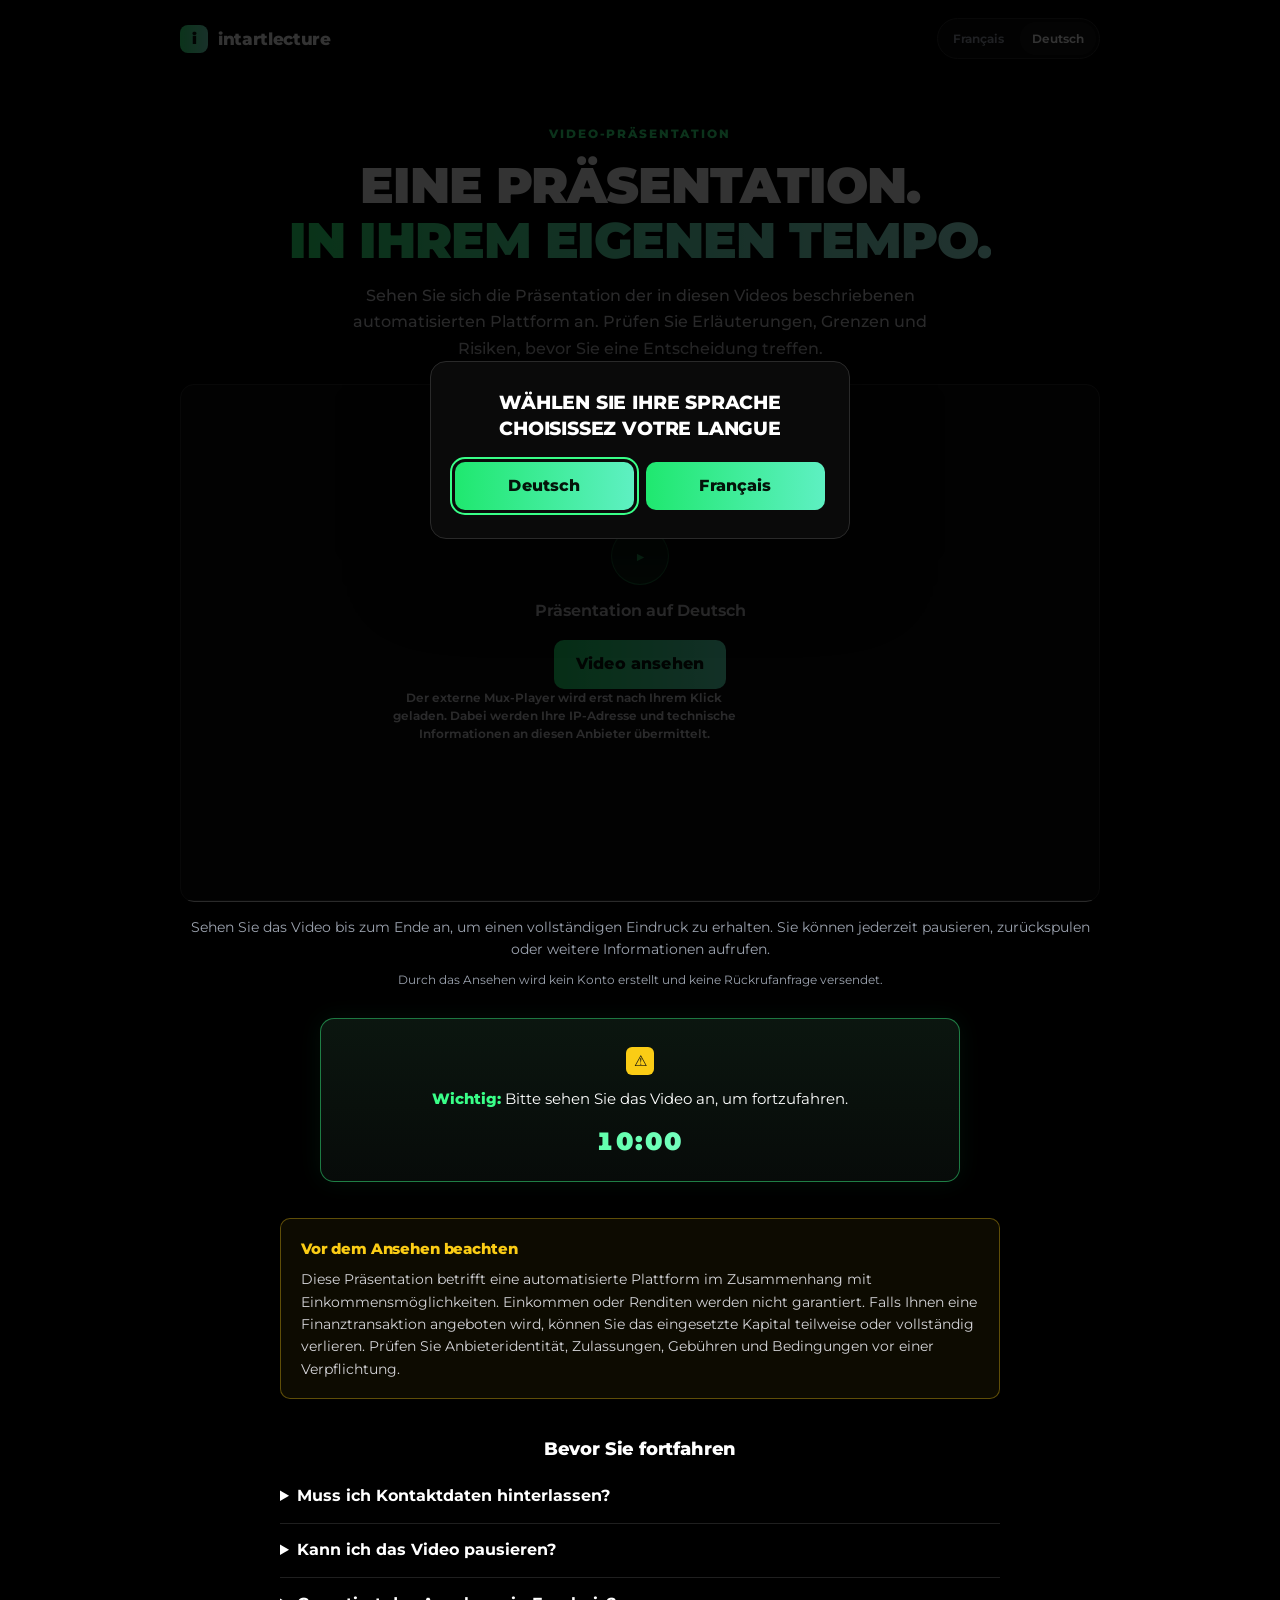
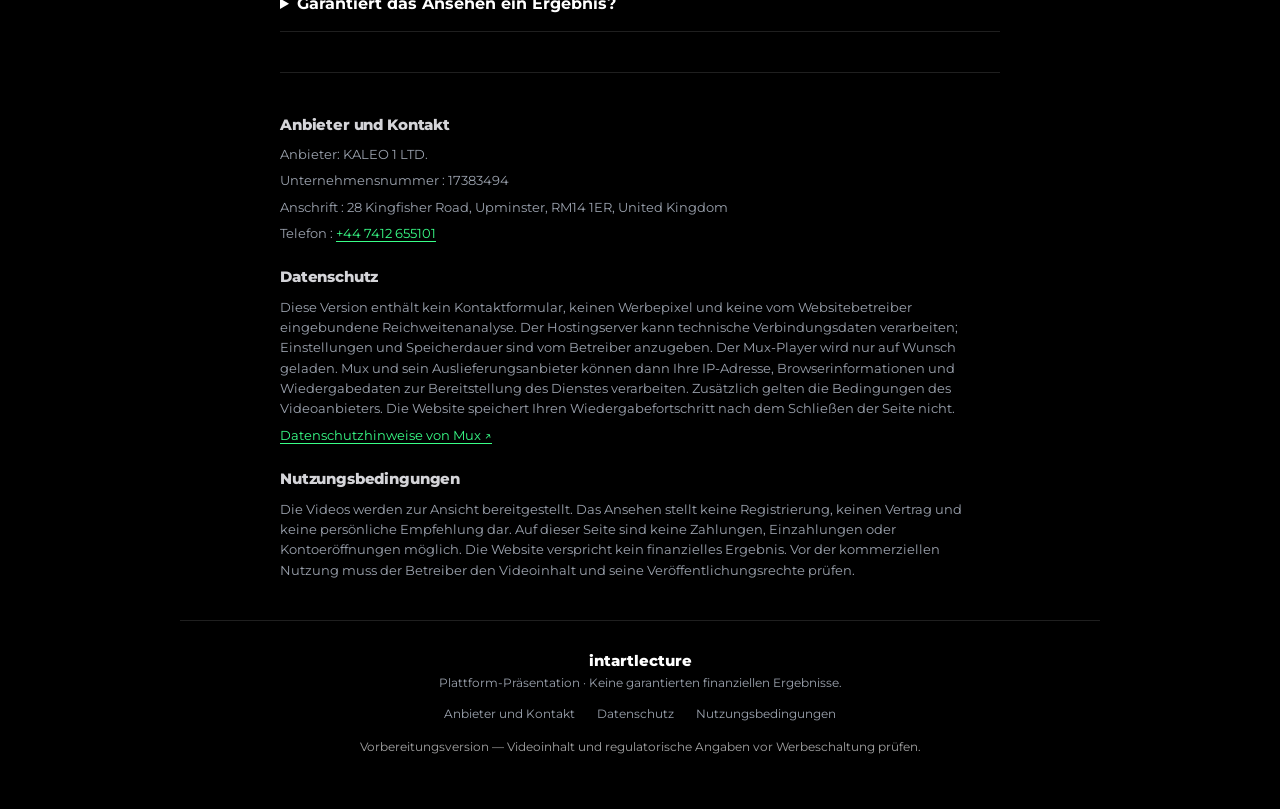
==== commit 6b6b1d78: "Try black VSL style with neon green alert gate Restyle to pure black canvas, Montserrat uppercase he" ====
--- a/de/index.html
+++ b/de/index.html
@@ -13,7 +13,7 @@
 <div class="video-caption"><p>Sehen Sie das Video bis zum Ende an, um einen vollständigen Eindruck zu erhalten. Sie können jederzeit pausieren, zurückspulen oder weitere Informationen aufrufen.</p></div>
 
 <p class="small">Durch das Ansehen wird kein Konto erstellt und keine Rückrufanfrage versendet.</p>
-<div id="access-gate" class="access-gate"><strong>Fortsetzung nach dem Ansehen verfügbar</strong> <span id="access-timer">10:00</span></div><div class="next-row" hidden><a id="continue-link" class="button" href="index2.php">Weiter →</a></div><div id="completed" hidden role="status"><p>Das Video ist beendet. Nehmen Sie sich Zeit, die Informationen vor dem nächsten Schritt zu prüfen.</p><button id="replay" type="button" class="button secondary">Von Anfang an ansehen</button></div>
+<div id="access-gate" class="access-gate"><strong>Wichtig:</strong> Bitte sehen Sie das Video an, um fortzufahren. <span id="access-timer">10:00</span></div><div class="next-row" hidden><a id="continue-link" class="button" href="index2.php">Weiter →</a></div><div id="completed" hidden role="status"><p>Das Video ist beendet. Nehmen Sie sich Zeit, die Informationen vor dem nächsten Schritt zu prüfen.</p><button id="replay" type="button" class="button secondary">Von Anfang an ansehen</button></div>
 
 <noscript><p>Zum Laden des Videoplayers ist JavaScript erforderlich.</p></noscript>
 </section>
--- a/assets/site.css
+++ b/assets/site.css
@@ -1,35 +1,29 @@
-@import url("https://fonts.googleapis.com/css2?family=Instrument+Sans:ital,wght@0,400;0,500;0,600;0,700;1,400&display=swap");
+@import url("https://fonts.googleapis.com/css2?family=Montserrat:wght@500;600;700;800;900&display=swap");
 
 :root {
-  --font-display: "Instrument Sans", "Avenir Next", "Segoe UI", sans-serif;
-  --font-body: "Instrument Sans", "Avenir Next", "Segoe UI", sans-serif;
-  --font-mono: "Instrument Sans", "Segoe UI", sans-serif;
-  --bg-0: #0b0b0d;
-  --bg-1: #111114;
-  --panel: rgba(18, 18, 22, 0.88);
-  --ink: #f5f5f4;
-  --ink-soft: #a1a1aa;
-  --muted: #71717a;
-  --line: rgba(255, 255, 255, 0.08);
-  --line-strong: rgba(255, 255, 255, 0.14);
-  --accent: #f0b36a;
-  --accent-2: #e8984a;
-  --accent-soft: rgba(240, 179, 106, 0.14);
-  --green: #4ade80;
-  --green-soft: rgba(74, 222, 128, 0.12);
-  --warn: #f0b36a;
+  --font: "Montserrat", "Arial Black", "Segoe UI", sans-serif;
+  --bg: #000000;
+  --ink: #ffffff;
+  --ink-soft: #d4d4d8;
+  --muted: #9ca3af;
+  --line: #1f1f1f;
+  --line-strong: #2a2a2a;
+  --green: #39ff88;
+  --green-2: #7af5d0;
+  --green-dim: rgba(57, 255, 136, 0.14);
+  --green-border: rgba(57, 255, 136, 0.45);
+  --warn: #facc15;
   --error: #fb7185;
-  --shadow: 0 18px 50px rgba(0, 0, 0, 0.45);
-  --radius: 16px;
-  --radius-sm: 12px;
-  --radius-pill: 999px;
-  --content: 1040px;
-  color: var(--ink);
-  background: var(--bg-0);
-  font-family: var(--font-body);
+  --panel: #0a0a0a;
+  --radius: 14px;
+  --radius-sm: 10px;
+  --content: 920px;
+  color: var(--ink);
+  background: var(--bg);
+  font-family: var(--font);
   font-synthesis: none;
   line-height: 1.55;
-  font-size: 17px;
+  font-size: 16px;
 }
 
 * { box-sizing: border-box; }
@@ -39,16 +33,11 @@
   margin: 0;
   min-height: 100vh;
   color: var(--ink);
-  background:
-    radial-gradient(900px 480px at 50% -10%, rgba(240, 179, 106, 0.08), transparent 55%),
-    radial-gradient(700px 420px at 85% 90%, rgba(240, 179, 106, 0.05), transparent 50%),
-    linear-gradient(180deg, #101014 0%, var(--bg-0) 38%, #08080a 100%);
-  background-attachment: fixed;
+  background: #000;
   -webkit-font-smoothing: antialiased;
-  overflow-x: hidden;
-}
-
-a { color: var(--accent); text-underline-offset: 3px; }
+}
+
+a { color: var(--green); text-underline-offset: 3px; }
 button, a { -webkit-tap-highlight-color: transparent; }
 button { font: inherit; cursor: pointer; }
 
@@ -57,80 +46,17 @@
 summary:focus-visible,
 input:focus-visible,
 select:focus-visible {
-  outline: 2px solid var(--accent);
+  outline: 2px solid var(--green);
   outline-offset: 3px;
 }
 
-/* —— Atmosphere (Quant-like grid + warm nodes) —— */
-.atmosphere {
-  position: fixed;
-  inset: 0;
-  z-index: 0;
-  pointer-events: none;
-  overflow: hidden;
-}
-
-.atmosphere-grid {
-  position: absolute;
-  inset: 0;
-  background-image:
-    linear-gradient(rgba(255, 255, 255, 0.035) 1px, transparent 1px),
-    linear-gradient(90deg, rgba(255, 255, 255, 0.035) 1px, transparent 1px);
-  background-size: 56px 56px;
-  mask-image: radial-gradient(ellipse at 50% 30%, #000 15%, transparent 72%);
-  animation: grid-drift 36s linear infinite;
-}
-
-.atmosphere-orb {
-  position: absolute;
-  border-radius: 50%;
-  filter: blur(50px);
-  opacity: 0.4;
-  animation: orb-float 14s ease-in-out infinite;
-}
-
-.atmosphere-orb.a {
-  width: 260px;
-  height: 260px;
-  top: 12%;
-  left: 8%;
-  background: rgba(240, 179, 106, 0.18);
-}
-
-.atmosphere-orb.b {
-  width: 320px;
-  height: 320px;
-  right: 4%;
-  bottom: 8%;
-  background: rgba(232, 152, 74, 0.14);
-  animation-delay: -5s;
-}
-
-.atmosphere-chart { display: none; }
-
-.atmosphere-nodes span {
-  position: absolute;
-  border-radius: 50%;
-  background: var(--accent);
-  box-shadow: 0 0 10px rgba(240, 179, 106, 0.55);
-  animation: node-blink 4.5s ease-in-out infinite;
-}
-
-.atmosphere-nodes span:nth-child(1) { top: 22%; left: 14%; width: 4px; height: 4px; }
-.atmosphere-nodes span:nth-child(2) { top: 38%; left: 7%; width: 6px; height: 6px; animation-delay: 0.8s; opacity: 0.7; }
-.atmosphere-nodes span:nth-child(3) { top: 58%; left: 18%; width: 3px; height: 3px; animation-delay: 1.5s; }
-.atmosphere-nodes span:nth-child(4) { top: 28%; right: 16%; width: 5px; height: 5px; animation-delay: 0.5s; }
-.atmosphere-nodes span:nth-child(5) { top: 52%; right: 10%; width: 4px; height: 4px; animation-delay: 1.2s; }
-.atmosphere-nodes span:nth-child(6) { top: 70%; right: 22%; width: 3px; height: 3px; animation-delay: 1.8s; }
-.atmosphere-nodes span:nth-child(7) { top: 18%; right: 28%; width: 3px; height: 3px; animation-delay: 2.2s; }
-.atmosphere-nodes span:nth-child(8) { top: 44%; left: 26%; width: 2px; height: 2px; animation-delay: 0.3s; }
+/* Hide Quant-era atmosphere if present */
+.atmosphere { display: none !important; }
 
 header,
 main,
 footer {
-  position: relative;
-  z-index: 1;
-  width: min(100% - 48px, var(--content));
+  width: min(100% - 40px, var(--content));
   margin-inline: auto;
 }
 
@@ -140,8 +66,7 @@
   justify-content: space-between;
   align-items: center;
   gap: 16px;
-  padding: 20px 0 16px;
-  animation: rise 0.55s ease both;
+  padding: 18px 0 14px;
 }
 
 .brand {
@@ -150,10 +75,10 @@
   gap: 10px;
   text-decoration: none;
   color: var(--ink);
-  font-family: var(--font-display);
-  font-weight: 650;
-  font-size: 1.12rem;
-  letter-spacing: -0.03em;
+  font-weight: 800;
+  font-size: 1.05rem;
+  letter-spacing: -0.02em;
+  text-transform: lowercase;
 }
 
 .mark {
@@ -162,114 +87,98 @@
   border-radius: 8px;
   display: grid;
   place-items: center;
-  background: linear-gradient(135deg, #f6c58a, var(--accent-2));
-  color: #1a1208;
+  background: linear-gradient(90deg, var(--green), var(--green-2));
+  color: #04140a;
   font-size: 0.95rem;
-  font-weight: 700;
+  font-weight: 900;
 }
 
 .languages {
   display: flex;
   gap: 4px;
-  padding: 4px;
-  border: 1px solid var(--line);
-  border-radius: var(--radius-pill);
-  background: rgba(255, 255, 255, 0.03);
+  padding: 3px;
+  border: 1px solid var(--line-strong);
+  border-radius: 999px;
+  background: #0a0a0a;
 }
 
 .languages a {
-  padding: 7px 14px;
-  border-radius: var(--radius-pill);
+  padding: 7px 12px;
+  border-radius: 999px;
   text-decoration: none;
   color: var(--muted);
-  font-size: 0.84rem;
-  font-weight: 560;
+  font-size: 0.78rem;
+  font-weight: 650;
 }
 
 .languages a:hover { color: var(--ink); }
 
 html[lang="fr"] .languages a[lang="fr"],
 html[lang="de"] .languages a[lang="de"] {
-  background: rgba(255, 255, 255, 0.08);
-  color: var(--ink);
-}
-
-/* —— Intro (centered Quant-like hero) —— */
+  background: #161616;
+  color: var(--ink);
+}
+
+/* —— Intro —— */
 .brand-kicker { display: none; }
 
 .intro {
-  padding: 56px 0 28px;
-  max-width: 760px;
+  padding: 48px 0 22px;
+  text-align: center;
+  max-width: 820px;
   margin-inline: auto;
-  text-align: center;
-  animation: rise 0.65s 0.05s ease both;
 }
 
 .eyebrow {
-  display: inline-flex;
-  align-items: center;
-  gap: 8px;
-  margin: 0;
-  padding: 6px 12px;
-  border: 1px solid rgba(74, 222, 128, 0.35);
-  border-radius: var(--radius-pill);
-  background: var(--green-soft);
-  font-size: 0.7rem;
-  font-weight: 650;
-  letter-spacing: 0.12em;
+  display: inline-block;
+  margin: 0 0 14px;
+  color: var(--green);
+  font-size: 0.72rem;
+  font-weight: 800;
+  letter-spacing: 0.16em;
   text-transform: uppercase;
-  color: var(--green);
-}
-
-.eyebrow::before {
-  content: "";
-  width: 7px;
-  height: 7px;
-  border-radius: 50%;
-  background: var(--green);
-  box-shadow: 0 0 10px rgba(74, 222, 128, 0.7);
-  animation: node-blink 2.4s ease-in-out infinite;
 }
 
 h1 {
-  margin: 18px 0 14px;
-  font-family: var(--font-display);
-  font-size: clamp(2.15rem, 5vw, 3.4rem);
-  font-weight: 700;
+  margin: 0 0 16px;
+  font-size: clamp(1.85rem, 5.2vw, 3.15rem);
+  font-weight: 900;
   line-height: 1.08;
-  letter-spacing: -0.04em;
+  letter-spacing: -0.02em;
+  text-transform: uppercase;
   color: var(--ink);
 }
 
 h1 .accent {
-  color: var(--accent);
+  display: inline-block;
+  background: linear-gradient(90deg, #2dff7a 0%, #6ef5c8 55%, #a8fff0 100%);
+  -webkit-background-clip: text;
+  background-clip: text;
+  color: transparent;
 }
 
 h2 {
   margin: 0 0 12px;
-  font-family: var(--font-display);
-  font-size: 1.2rem;
-  font-weight: 650;
-  letter-spacing: -0.02em;
+  font-size: 1.1rem;
+  font-weight: 800;
+  letter-spacing: -0.01em;
 }
 
 p { margin: 0.7em 0; }
 
 .lede {
   margin: 0 auto;
-  max-width: 52ch;
-  color: var(--ink-soft);
-  font-size: 1.02rem;
+  max-width: 54ch;
+  color: var(--ink-soft);
+  font-size: 1rem;
+  font-weight: 500;
   line-height: 1.65;
 }
 
 /* —— Video —— */
-.watch {
-  animation: rise 0.7s 0.1s ease both;
-}
+.watch { text-align: center; }
 
 .video-shell {
-  position: relative;
   width: 100%;
   aspect-ratio: 16 / 9;
   display: grid;
@@ -277,27 +186,10 @@
   overflow: hidden;
   border: 1px solid var(--line-strong);
   border-radius: var(--radius);
-  background: linear-gradient(180deg, #151518, #0d0d10);
-  box-shadow: var(--shadow);
-}
-
-.video-shell::before {
-  content: "";
-  position: absolute;
-  inset: 0;
-  background:
-    linear-gradient(rgba(255, 255, 255, 0.03) 1px, transparent 1px),
-    linear-gradient(90deg, rgba(255, 255, 255, 0.03) 1px, transparent 1px);
-  background-size: 32px 32px;
-  opacity: 0.7;
-  pointer-events: none;
-}
-
-.video-shell:has(mux-player)::before { display: none; }
+  background: #080808;
+}
 
 .video-shell mux-player {
-  position: relative;
-  z-index: 1;
   display: block;
   width: 100%;
   height: 100%;
@@ -305,32 +197,28 @@
 }
 
 #video-placeholder {
-  position: relative;
-  z-index: 1;
   width: min(100%, 560px);
-  padding: 28px 24px;
+  padding: 28px 20px;
   text-align: center;
 }
 
 #video-placeholder > p {
-  margin: 0 0 18px;
-  color: var(--ink-soft);
-  font-weight: 560;
+  margin: 0 0 16px;
+  color: var(--ink-soft);
+  font-weight: 650;
 }
 
 .play-symbol {
   display: grid;
   place-items: center;
-  width: 64px;
-  height: 64px;
-  margin: 0 auto 16px;
+  width: 58px;
+  height: 58px;
+  margin: 0 auto 14px;
   border-radius: 50%;
-  background: var(--accent-soft);
-  border: 1px solid rgba(240, 179, 106, 0.35);
-  color: var(--accent);
-  font-size: 1.1rem;
-  line-height: 1;
-  animation: play-pulse 2.8s ease-in-out infinite;
+  border: 1px solid var(--green-border);
+  background: var(--green-dim);
+  color: var(--green);
+  font-size: 1.05rem;
 }
 
 .button {
@@ -339,43 +227,33 @@
   justify-content: center;
   gap: 8px;
   min-height: 48px;
-  padding: 12px 24px;
+  padding: 12px 22px;
   border: 0;
-  border-radius: var(--radius-pill);
-  background: linear-gradient(180deg, #f6c58a 0%, var(--accent) 45%, var(--accent-2) 100%);
-  color: #1a1208;
+  border-radius: 10px;
+  background: linear-gradient(90deg, #1fe86f, #5ef0c2);
+  color: #04140a;
   text-decoration: none;
-  font-weight: 700;
-  letter-spacing: -0.01em;
-  box-shadow: 0 10px 28px rgba(240, 179, 106, 0.22);
-  transition: transform 0.2s ease, filter 0.2s ease, box-shadow 0.2s ease;
-}
-
-.button:hover {
-  filter: brightness(1.05);
-  box-shadow: 0 12px 32px rgba(240, 179, 106, 0.3);
-}
-
+  font-weight: 800;
+  letter-spacing: 0.01em;
+  transition: filter 0.2s ease, transform 0.2s ease;
+}
+
+.button:hover { filter: brightness(1.06); }
 .button:active { transform: translateY(1px); }
 
 .secondary {
-  background: rgba(255, 255, 255, 0.06);
+  background: transparent;
   color: var(--ink);
   border: 1px solid var(--line-strong);
-  box-shadow: none;
-}
-
-.secondary:hover {
-  filter: none;
-  background: rgba(255, 255, 255, 0.1);
-  box-shadow: none;
-}
+}
+
+.secondary:hover { filter: none; background: #111; }
 
 .disclosure {
   max-width: 46ch;
-  margin: 16px auto 0;
-  color: var(--muted);
-  font-size: 0.78rem;
+  margin: 14px auto 0;
+  color: var(--muted);
+  font-size: 0.75rem;
   line-height: 1.5;
 }
 
@@ -390,8 +268,7 @@
 .video-caption {
   margin-top: 14px;
   color: var(--muted);
-  font-size: 0.92rem;
-  text-align: center;
+  font-size: 0.9rem;
 }
 
 .video-caption p { margin: 0; }
@@ -399,38 +276,55 @@
 .small {
   margin-top: 10px;
   color: var(--muted);
-  font-size: 0.8rem;
+  font-size: 0.78rem;
+}
+
+/* —— Access gate as Important alert box —— */
+.access-gate {
+  position: relative;
+  display: block;
+  max-width: 640px;
+  margin: 28px auto 0;
+  padding: 28px 22px 20px;
+  border: 1px solid var(--green-border);
+  border-radius: var(--radius);
+  background: linear-gradient(180deg, rgba(20, 40, 28, 0.55), rgba(8, 12, 10, 0.9));
+  color: var(--ink);
   text-align: center;
-}
-
-/* —— Access gate —— */
-.access-gate {
-  display: flex;
-  flex-wrap: wrap;
-  align-items: baseline;
-  justify-content: space-between;
-  gap: 8px 16px;
-  margin: 20px 0 0;
-  padding: 14px 16px;
-  border: 1px solid var(--line);
-  border-radius: var(--radius-sm);
-  background: rgba(255, 255, 255, 0.03);
-  color: var(--ink-soft);
-  font-size: 0.92rem;
+  font-size: 0.95rem;
   font-variant-numeric: tabular-nums;
+  box-shadow: 0 0 24px rgba(57, 255, 136, 0.06);
+}
+
+.access-gate::before {
+  content: "⚠";
+  display: block;
+  margin: 0 auto 12px;
+  width: 28px;
+  height: 28px;
+  line-height: 28px;
+  border-radius: 6px;
+  background: var(--warn);
+  color: #111;
+  font-size: 0.95rem;
+  font-weight: 900;
 }
 
 .access-gate strong {
-  font-weight: 650;
-  color: var(--ink);
+  color: var(--green);
+  font-weight: 800;
 }
 
 .access-gate span {
-  margin-left: auto;
-  font-size: 1.2rem;
-  font-weight: 700;
-  color: var(--accent);
-  letter-spacing: 0.04em;
+  display: block;
+  margin-top: 12px;
+  font-size: 1.55rem;
+  font-weight: 900;
+  letter-spacing: 0.06em;
+  background: linear-gradient(90deg, #2dff7a, #a8fff0);
+  -webkit-background-clip: text;
+  background-clip: text;
+  color: transparent;
 }
 
 .next-row {
@@ -443,37 +337,37 @@
 }
 
 #completed {
-  margin: 20px 0 0;
+  max-width: 640px;
+  margin: 22px auto 0;
   padding: 18px;
-  border: 1px solid rgba(74, 222, 128, 0.28);
+  border: 1px solid var(--green-border);
   border-radius: var(--radius-sm);
-  background: var(--green-soft);
-  color: #bbf7d0;
+  background: rgba(57, 255, 136, 0.06);
+  color: #d1fae5;
   text-align: center;
-  animation: rise 0.4s ease both;
 }
 
 #completed p { margin: 0 0 14px; }
 
 .video-finished {
-  box-shadow: 0 0 0 3px rgba(240, 179, 106, 0.35);
+  box-shadow: 0 0 0 3px rgba(57, 255, 136, 0.28);
 }
 
 /* —— Lead form —— */
 .lead-card {
-  margin: 24px 0 0;
-  padding: 26px;
-  border: 1px solid var(--line);
+  max-width: 640px;
+  margin: 24px auto 0;
+  padding: 24px;
+  border: 1px solid var(--line-strong);
   border-radius: var(--radius);
   background: var(--panel);
-  box-shadow: var(--shadow);
-  animation: rise 0.45s ease both;
+  text-align: left;
 }
 
 .lead-card > p {
-  margin: 0 0 18px;
-  color: var(--ink-soft);
-  font-size: 0.95rem;
+  margin: 0 0 16px;
+  color: var(--ink-soft);
+  font-size: 0.92rem;
 }
 
 .lead-card[hidden] { display: none !important; }
@@ -487,8 +381,8 @@
   display: grid;
   gap: 6px;
   color: var(--ink);
-  font-size: 0.88rem;
-  font-weight: 600;
+  font-size: 0.86rem;
+  font-weight: 700;
 }
 
 #lead-form input,
@@ -498,24 +392,23 @@
   padding: 10px 12px;
   border: 1px solid var(--line-strong);
   border-radius: var(--radius-sm);
-  background: rgba(0, 0, 0, 0.35);
+  background: #050505;
   color: var(--ink);
   font: inherit;
 }
 
 #lead-form input:focus,
 #lead-form select:focus {
-  border-color: rgba(240, 179, 106, 0.55);
+  border-color: var(--green-border);
   outline: none;
-  box-shadow: 0 0 0 3px rgba(240, 179, 106, 0.14);
+  box-shadow: 0 0 0 3px rgba(57, 255, 136, 0.12);
 }
 
 #lead-form .consent {
   display: flex;
   align-items: flex-start;
   gap: 10px;
-  margin-top: 4px;
-  font-weight: 450;
+  font-weight: 500;
   color: var(--ink-soft);
 }
 
@@ -523,7 +416,7 @@
   width: auto;
   min-height: 0;
   margin-top: 3px;
-  accent-color: var(--accent);
+  accent-color: var(--green);
 }
 
 #lead-form .button {
@@ -531,32 +424,44 @@
   margin-top: 4px;
 }
 
-#lead-form .small { margin: 0; text-align: left; }
+#lead-form .small {
+  margin: 0;
+  text-align: left;
+}
 
 /* —— Risk / FAQ / Legal —— */
 .risk {
-  margin: 32px 0 0;
+  max-width: 720px;
+  margin: 36px auto 0;
   padding: 18px 20px;
-  border: 1px solid rgba(240, 179, 106, 0.22);
-  border-left: 3px solid var(--accent);
-  border-radius: 0 var(--radius-sm) var(--radius-sm) 0;
-  background: rgba(240, 179, 106, 0.05);
+  border: 1px solid rgba(250, 204, 21, 0.35);
+  border-radius: var(--radius-sm);
+  background: rgba(250, 204, 21, 0.05);
+  text-align: left;
 }
 
 .risk h2 {
   margin: 0 0 8px;
-  font-size: 1rem;
-  color: #f6d2a2;
+  font-size: 0.95rem;
+  color: var(--warn);
 }
 
 .risk p {
   margin: 0;
   color: var(--ink-soft);
-  font-size: 0.92rem;
-}
-
-.faq { margin: 36px 0 0; }
-.faq h2 { margin-bottom: 8px; }
+  font-size: 0.9rem;
+}
+
+.faq {
+  max-width: 720px;
+  margin: 36px auto 0;
+  text-align: left;
+}
+
+.faq h2 {
+  margin-bottom: 8px;
+  text-align: center;
+}
 
 details {
   padding: 14px 0;
@@ -565,22 +470,24 @@
 
 summary {
   cursor: pointer;
-  font-weight: 650;
+  font-weight: 700;
   color: var(--ink);
 }
 
 details p {
   margin: 10px 0 0;
   color: var(--ink-soft);
-  font-size: 0.95rem;
+  font-size: 0.92rem;
 }
 
 .legal {
-  margin: 40px 0 0;
+  max-width: 720px;
+  margin: 40px auto 0;
   padding-top: 18px;
   border-top: 1px solid var(--line);
   color: var(--muted);
-  font-size: 0.86rem;
+  font-size: 0.82rem;
+  text-align: left;
   scroll-margin-top: 20px;
 }
 
@@ -588,7 +495,7 @@
   margin-top: 22px;
   margin-bottom: 8px;
   color: var(--ink-soft);
-  font-size: 1rem;
+  font-size: 0.95rem;
   scroll-margin-top: 20px;
 }
 
@@ -606,90 +513,89 @@
   gap: 12px;
   align-items: center;
   padding: 12px;
-  border: 1px solid var(--line);
+  border: 1px solid var(--line-strong);
   border-radius: var(--radius-sm);
   color: var(--ink-soft);
   text-decoration: none;
-  font-size: 0.9rem;
-  background: rgba(255, 255, 255, 0.03);
+  font-size: 0.88rem;
+  background: #0a0a0a;
 }
 
 .chapters span {
-  font-size: 0.75rem;
+  font-size: 0.72rem;
   color: var(--muted);
 }
 
 .chapters [aria-current] {
-  border-color: rgba(240, 179, 106, 0.4);
-  color: var(--accent);
+  border-color: var(--green-border);
+  color: var(--green);
 }
 
 .tag {
   padding-top: 12px;
-  color: var(--accent);
-  font-size: 0.75rem;
-  font-weight: 700;
+  color: var(--green);
+  font-size: 0.72rem;
+  font-weight: 800;
   white-space: nowrap;
 }
 
 /* —— Footer —— */
 footer {
   padding: 28px 0 40px;
-  margin-top: 36px;
+  margin-top: 40px;
   border-top: 1px solid var(--line);
   color: var(--muted);
-  font-size: 0.82rem;
+  font-size: 0.78rem;
+  text-align: center;
 }
 
 footer p { margin: 0 0 12px; }
 
 footer strong {
   color: var(--ink);
-  font-family: var(--font-display);
-  font-size: 1rem;
-  font-weight: 650;
+  font-size: 0.95rem;
+  font-weight: 800;
 }
 
 footer nav {
   display: flex;
+  justify-content: center;
   flex-wrap: wrap;
-  gap: 8px 20px;
+  gap: 8px 22px;
   margin-bottom: 14px;
 }
 
 footer nav a {
-  color: var(--ink-soft);
+  color: var(--muted);
   text-decoration: none;
 }
 
-footer nav a:hover { color: var(--accent); }
-
-.draft { color: var(--accent); }
+footer nav a:hover { color: var(--green); }
+
+.draft { color: #a3a3a3; }
 
 /* —— Language dialog —— */
 #language-dialog {
-  width: min(440px, calc(100% - 32px));
-  padding: 28px 26px;
+  width: min(420px, calc(100% - 32px));
+  padding: 28px 24px;
   border: 1px solid var(--line-strong);
-  border-radius: 18px;
-  color: var(--ink);
-  background: linear-gradient(180deg, #17171b, #101014);
-  box-shadow: 0 24px 90px rgba(0, 0, 0, 0.6);
+  border-radius: 16px;
+  color: var(--ink);
+  background: #0a0a0a;
+  box-shadow: 0 24px 80px rgba(0, 0, 0, 0.7);
 }
 
 #language-dialog::backdrop {
-  background: rgba(0, 0, 0, 0.72);
-  backdrop-filter: blur(4px);
+  background: rgba(0, 0, 0, 0.8);
 }
 
 #language-title {
   margin: 0 0 20px;
-  font-family: var(--font-display);
-  font-size: 1.35rem;
-  font-weight: 700;
+  font-size: 1.2rem;
+  font-weight: 800;
   line-height: 1.35;
-  letter-spacing: -0.03em;
   text-align: center;
+  text-transform: uppercase;
 }
 
 .language-options {
@@ -701,33 +607,7 @@
 .language-options .button { width: 100%; }
 
 [hidden] { display: none !important; }
-
 .font-switcher { display: none !important; }
-
-@keyframes rise {
-  from { opacity: 0; transform: translateY(12px); }
-  to { opacity: 1; transform: none; }
-}
-
-@keyframes orb-float {
-  0%, 100% { transform: translate3d(0, 0, 0) scale(1); }
-  50% { transform: translate3d(14px, -18px, 0) scale(1.05); }
-}
-
-@keyframes grid-drift {
-  from { background-position: 0 0, 0 0; }
-  to { background-position: 56px 56px, 56px 56px; }
-}
-
-@keyframes node-blink {
-  0%, 100% { opacity: 0.25; }
-  50% { opacity: 1; }
-}
-
-@keyframes play-pulse {
-  0%, 100% { box-shadow: 0 0 18px rgba(240, 179, 106, 0.12); transform: scale(1); }
-  50% { box-shadow: 0 0 28px rgba(240, 179, 106, 0.28); transform: scale(1.04); }
-}
 
 @media (prefers-reduced-motion: reduce) {
   html { scroll-behavior: auto; }
@@ -738,22 +618,16 @@
 }
 
 @media (max-width: 640px) {
-  :root { font-size: 16px; }
-
   header, main, footer {
-    width: min(100% - 28px, var(--content));
+    width: min(100% - 24px, var(--content));
   }
 
-  header { padding-top: 14px; padding-bottom: 12px; }
-  .brand { font-size: 1.05rem; }
-  .languages a { padding: 6px 10px; font-size: 0.8rem; }
-  .intro { padding-top: 36px; }
-  .lede { font-size: 0.98rem; }
+  .intro { padding-top: 32px; }
+  h1 { font-size: clamp(1.55rem, 8vw, 2.2rem); }
 
   .video-shell {
     aspect-ratio: auto;
-    min-height: 270px;
-    border-radius: 14px;
+    min-height: 250px;
   }
 
   .video-shell:has(mux-player) {
@@ -761,15 +635,13 @@
     min-height: 0;
   }
 
-  #video-placeholder { padding: 20px 14px; }
-
-  .access-gate { flex-direction: column; align-items: flex-start; }
-  .access-gate span { margin-left: 0; }
+  .access-gate { padding: 26px 16px 18px; }
+  .access-gate span { font-size: 1.35rem; }
 
   .next-row .button,
   #lead-form .button,
   .language-options .button { width: 100%; }
 
-  .lead-card { padding: 20px 16px; }
+  .lead-card { padding: 18px 14px; }
   .chapters { grid-template-columns: 1fr; }
 }
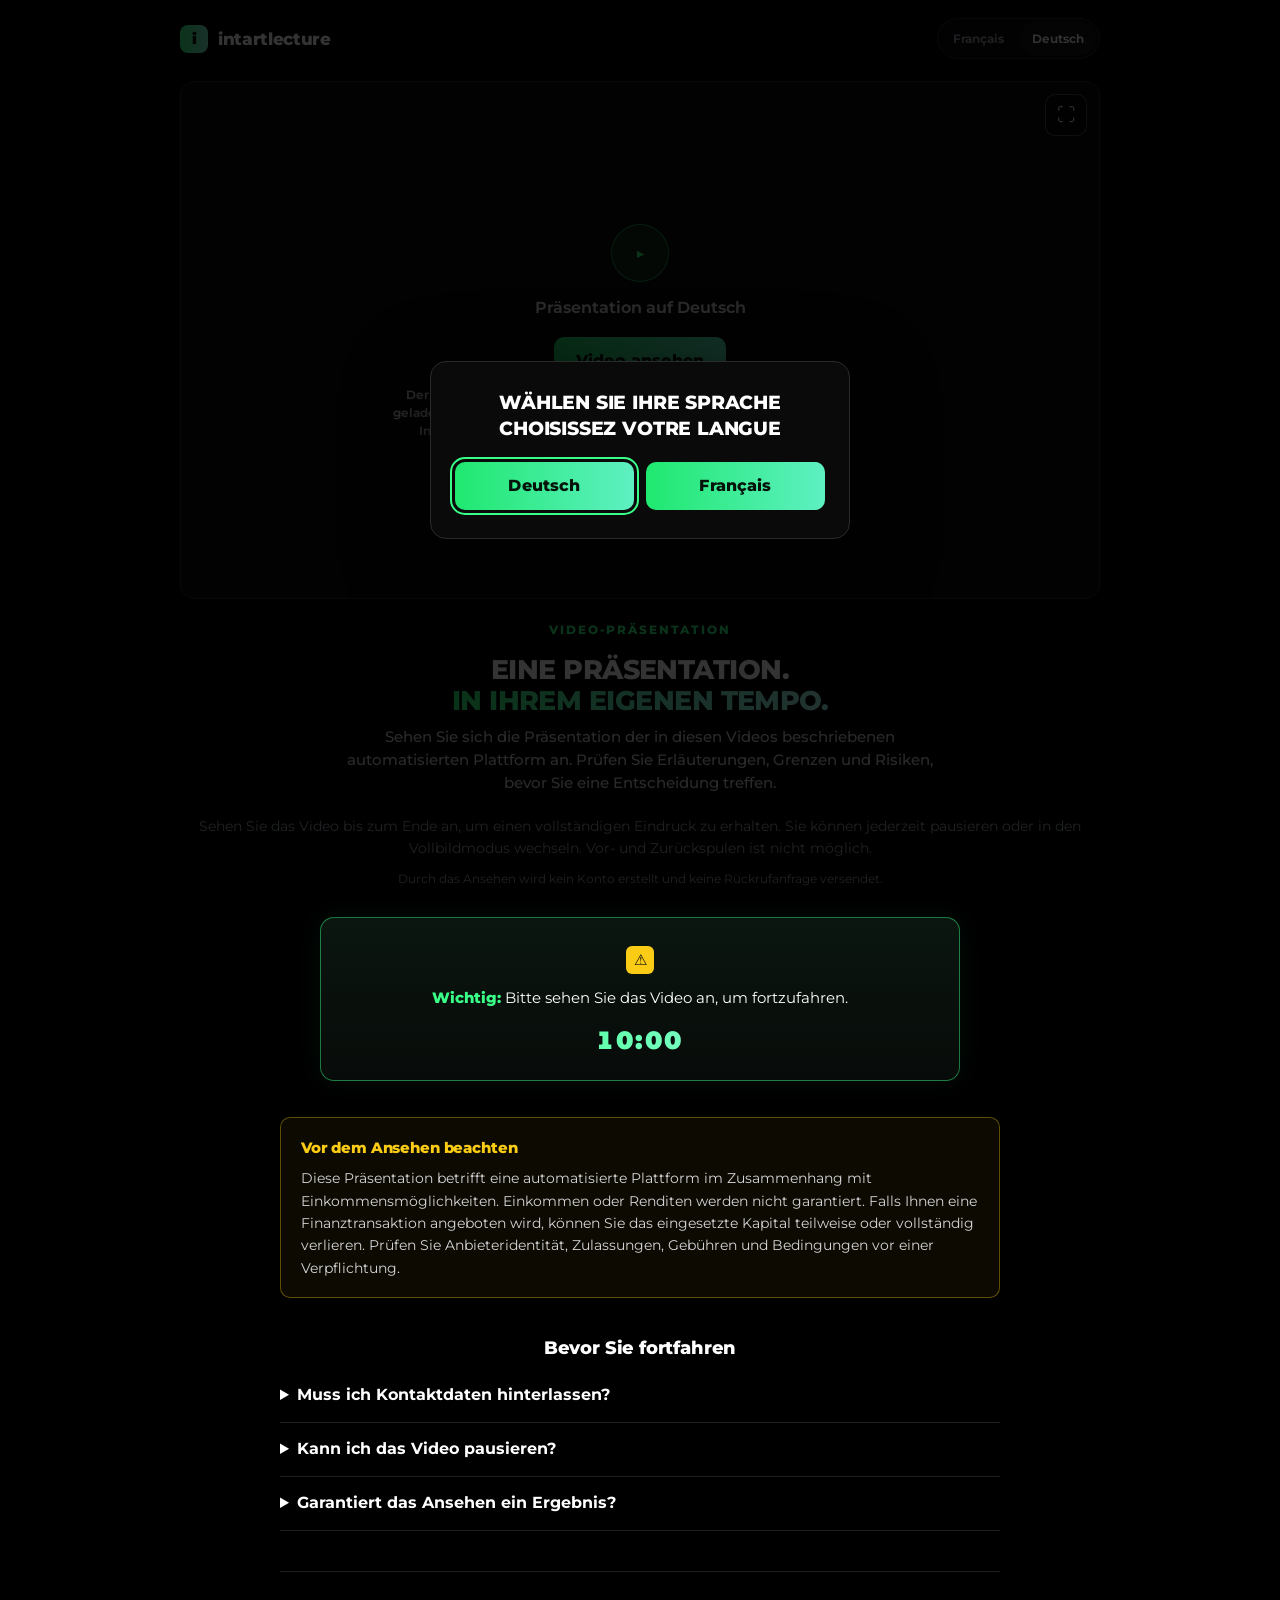
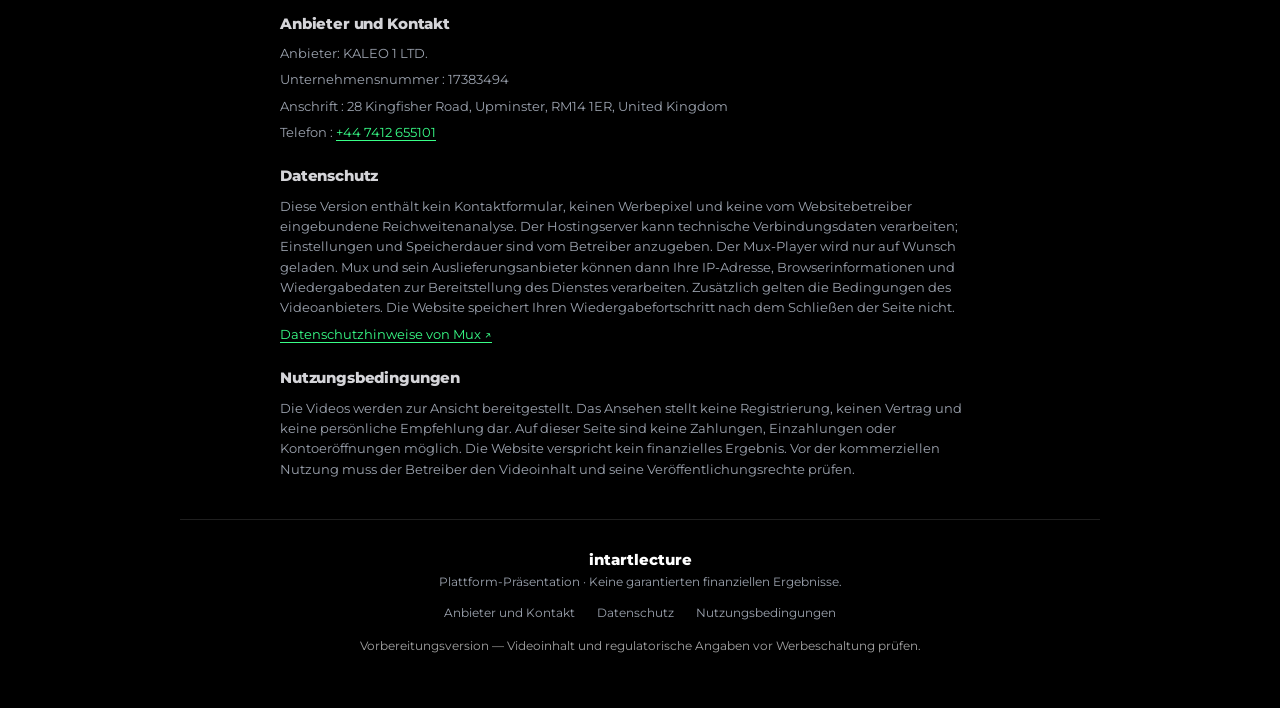
==== commit ba36d700: "Put the video first and lock timeline scrubbing Move the intro under the player, add a fullscreen co" ====
--- a/de/index.html
+++ b/de/index.html
@@ -5,12 +5,12 @@
 <script src="../assets/site.js" defer></script></head><body data-step="1">
 <header><a class="brand" href="index.html"><span class="mark" aria-hidden="true">i</span> intartlecture</a>
 <nav aria-label="Sprache" class="languages"><a data-language="fr" href="../index.html" lang="fr">Français</a><a data-language="de" href="./index.html" lang="de">Deutsch</a></nav></header>
-<main><section class="intro"><p class="brand-kicker">intartlecture</p><p class="eyebrow">VIDEO-PRÄSENTATION</p><h1>Eine Präsentation.<br><span class="accent">In Ihrem eigenen Tempo.</span></h1><p class="lede">Sehen Sie sich die Präsentation der in diesen Videos beschriebenen automatisierten Plattform an. Prüfen Sie Erläuterungen, Grenzen und Risiken, bevor Sie eine Entscheidung treffen.</p></section>
-<section class="watch" aria-label="VIDEO-PRÄSENTATION">
+<main><section class="watch" aria-label="VIDEO-PRÄSENTATION">
 <div class="video-shell" id="video-shell" data-playback="G3l13CsLQgknwhIaTiDwZrdjaux2u01gqx76OVck7Omw" data-error="Der Player konnte nicht geladen werden. Versuchen Sie es erneut oder kommen Sie später zurück." data-retry="Erneut versuchen">
 <div id="video-placeholder"><span class="play-symbol" aria-hidden="true">▶</span><p>Präsentation auf Deutsch</p><button class="button" id="load-video" type="button">Video ansehen</button><p class="disclosure">Der externe Mux-Player wird erst nach Ihrem Klick geladen. Dabei werden Ihre IP-Adresse und technische Informationen an diesen Anbieter übermittelt.</p></div></div>
+<section class="intro"><p class="brand-kicker">intartlecture</p><p class="eyebrow">VIDEO-PRÄSENTATION</p><h1>Eine Präsentation.<br><span class="accent">In Ihrem eigenen Tempo.</span></h1><p class="lede">Sehen Sie sich die Präsentation der in diesen Videos beschriebenen automatisierten Plattform an. Prüfen Sie Erläuterungen, Grenzen und Risiken, bevor Sie eine Entscheidung treffen.</p></section>
 <p class="video-status" id="video-status" role="status"></p>
-<div class="video-caption"><p>Sehen Sie das Video bis zum Ende an, um einen vollständigen Eindruck zu erhalten. Sie können jederzeit pausieren, zurückspulen oder weitere Informationen aufrufen.</p></div>
+<div class="video-caption"><p>Sehen Sie das Video bis zum Ende an, um einen vollständigen Eindruck zu erhalten. Sie können jederzeit pausieren oder in den Vollbildmodus wechseln. Vor- und Zurückspulen ist nicht möglich.</p></div>
 
 <p class="small">Durch das Ansehen wird kein Konto erstellt und keine Rückrufanfrage versendet.</p>
 <div id="access-gate" class="access-gate"><strong>Wichtig:</strong> Bitte sehen Sie das Video an, um fortzufahren. <span id="access-timer">10:00</span></div><div class="next-row" hidden><a id="continue-link" class="button" href="index2.php">Weiter →</a></div><div id="completed" hidden role="status"><p>Das Video ist beendet. Nehmen Sie sich Zeit, die Informationen vor dem nächsten Schritt zu prüfen.</p><button id="replay" type="button" class="button secondary">Von Anfang an ansehen</button></div>
@@ -18,7 +18,7 @@
 <noscript><p>Zum Laden des Videoplayers ist JavaScript erforderlich.</p></noscript>
 </section>
 <aside class="risk"><h2>Vor dem Ansehen beachten</h2><p>Diese Präsentation betrifft eine automatisierte Plattform im Zusammenhang mit Einkommensmöglichkeiten. Einkommen oder Renditen werden nicht garantiert. Falls Ihnen eine Finanztransaktion angeboten wird, können Sie das eingesetzte Kapital teilweise oder vollständig verlieren. Prüfen Sie Anbieteridentität, Zulassungen, Gebühren und Bedingungen vor einer Verpflichtung.</p></aside>
-<section class="faq"><h2>Bevor Sie fortfahren</h2><details><summary>Muss ich Kontaktdaten hinterlassen?</summary><p>Nein. Die Videos sind ohne Formular, Anmeldung oder Kaufverpflichtung zugänglich.</p></details><details><summary>Kann ich das Video pausieren?</summary><p>Ja. Wiedergabe, Lautstärke, Vollbild und Navigation bleiben verfügbar.</p></details><details><summary>Garantiert das Ansehen ein Ergebnis?</summary><p>Nein. Eine Präsentation garantiert kein Ergebnis. Gehen Sie keine Verpflichtung allein aufgrund eines Einkommensversprechens ein.</p></details></section>
+<section class="faq"><h2>Bevor Sie fortfahren</h2><details><summary>Muss ich Kontaktdaten hinterlassen?</summary><p>Nein. Die Videos sind ohne Formular, Anmeldung oder Kaufverpflichtung zugänglich.</p></details><details><summary>Kann ich das Video pausieren?</summary><p>Ja. Wiedergabe, Lautstärke und Vollbild bleiben verfügbar. Die Leiste erlaubt kein Vor- oder Zurückspulen.</p></details><details><summary>Garantiert das Ansehen ein Ergebnis?</summary><p>Nein. Eine Präsentation garantiert kein Ergebnis. Gehen Sie keine Verpflichtung allein aufgrund eines Einkommensversprechens ein.</p></details></section>
 <section class="legal" aria-label="Anbieter und Kontakt">
 <h2 id="operator">Anbieter und Kontakt</h2><p>Anbieter: KALEO 1 LTD.</p>
 <p>Unternehmensnummer : 17383494</p>
--- a/assets/site.css
+++ b/assets/site.css
@@ -123,9 +123,9 @@
 .brand-kicker { display: none; }
 
 .intro {
-  padding: 48px 0 22px;
-  text-align: center;
-  max-width: 820px;
+  padding: 18px 0 6px;
+  text-align: center;
+  max-width: 720px;
   margin-inline: auto;
 }
 
@@ -140,10 +140,10 @@
 }
 
 h1 {
-  margin: 0 0 16px;
-  font-size: clamp(1.85rem, 5.2vw, 3.15rem);
-  font-weight: 900;
-  line-height: 1.08;
+  margin: 0 0 10px;
+  font-size: clamp(1.15rem, 2.5vw, 1.7rem);
+  font-weight: 800;
+  line-height: 1.15;
   letter-spacing: -0.02em;
   text-transform: uppercase;
   color: var(--ink);
@@ -168,17 +168,21 @@
 
 .lede {
   margin: 0 auto;
-  max-width: 54ch;
-  color: var(--ink-soft);
-  font-size: 1rem;
+  max-width: 62ch;
+  color: var(--ink-soft);
+  font-size: 0.92rem;
   font-weight: 500;
-  line-height: 1.65;
+  line-height: 1.55;
 }
 
 /* —— Video —— */
-.watch { text-align: center; }
+.watch {
+  margin-top: 8px;
+  text-align: center;
+}
 
 .video-shell {
+  position: relative;
   width: 100%;
   aspect-ratio: 16 / 9;
   display: grid;
@@ -194,7 +198,32 @@
   width: 100%;
   height: 100%;
   --media-object-fit: contain;
-}
+  --time-range: none;
+  --seek-backward-button: none;
+  --seek-forward-button: none;
+  --fullscreen-button: flex;
+}
+
+.fullscreen-toggle {
+  position: absolute;
+  z-index: 4;
+  top: 12px;
+  right: 12px;
+  display: inline-flex;
+  align-items: center;
+  justify-content: center;
+  width: 42px;
+  height: 42px;
+  padding: 0;
+  border: 1px solid rgba(255, 255, 255, 0.28);
+  border-radius: 10px;
+  background: rgba(0, 0, 0, 0.62);
+  color: #fff;
+  font-size: 1.15rem;
+  line-height: 1;
+}
+
+.fullscreen-toggle:hover { background: rgba(0, 0, 0, 0.82); }
 
 #video-placeholder {
   width: min(100%, 560px);
@@ -622,8 +651,8 @@
     width: min(100% - 24px, var(--content));
   }
 
-  .intro { padding-top: 32px; }
-  h1 { font-size: clamp(1.55rem, 8vw, 2.2rem); }
+  .intro { padding-top: 14px; }
+  h1 { font-size: 1.15rem; }
 
   .video-shell {
     aspect-ratio: auto;
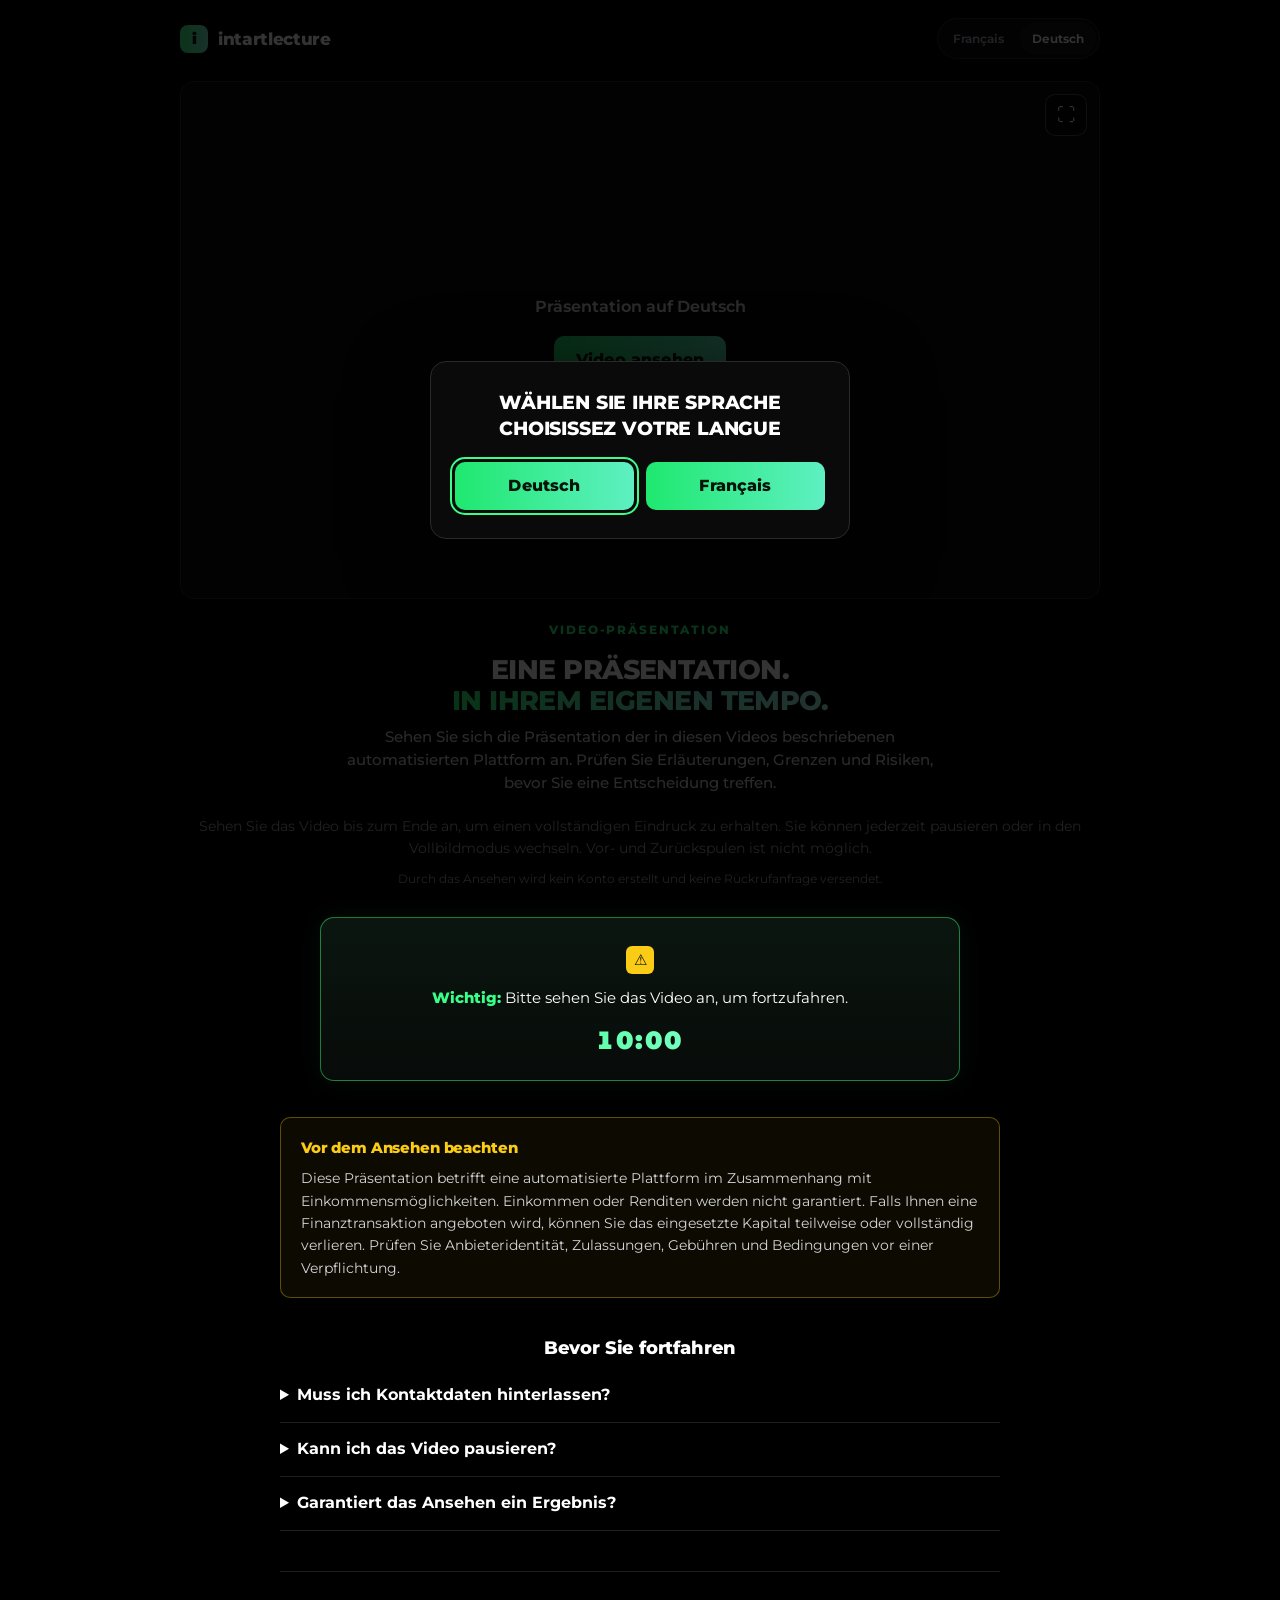
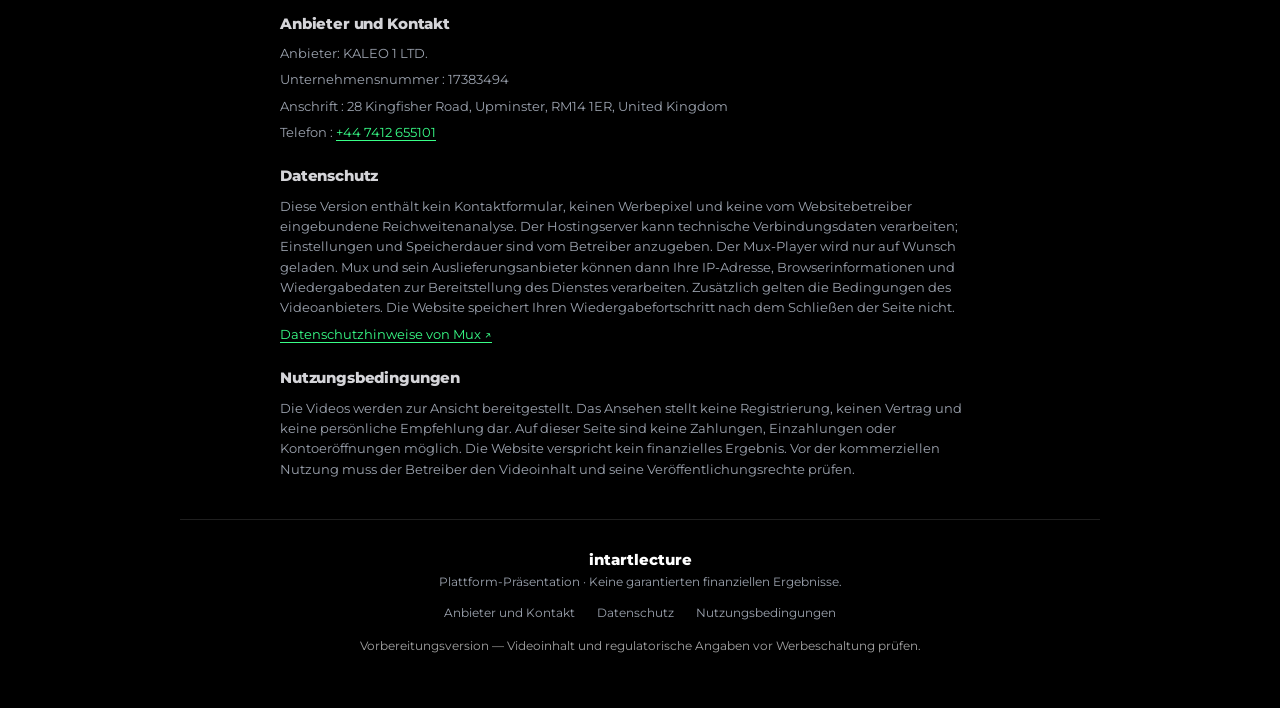
==== commit 2b2c67b4: "Remove the extra play icon and Mux disclosure Keep only the language label and the green watch butto" ====
--- a/de/index.html
+++ b/de/index.html
@@ -7,7 +7,7 @@
 <nav aria-label="Sprache" class="languages"><a data-language="fr" href="../index.html" lang="fr">Français</a><a data-language="de" href="./index.html" lang="de">Deutsch</a></nav></header>
 <main><section class="watch" aria-label="VIDEO-PRÄSENTATION">
 <div class="video-shell" id="video-shell" data-playback="G3l13CsLQgknwhIaTiDwZrdjaux2u01gqx76OVck7Omw" data-error="Der Player konnte nicht geladen werden. Versuchen Sie es erneut oder kommen Sie später zurück." data-retry="Erneut versuchen">
-<div id="video-placeholder"><span class="play-symbol" aria-hidden="true">▶</span><p>Präsentation auf Deutsch</p><button class="button" id="load-video" type="button">Video ansehen</button><p class="disclosure">Der externe Mux-Player wird erst nach Ihrem Klick geladen. Dabei werden Ihre IP-Adresse und technische Informationen an diesen Anbieter übermittelt.</p></div></div>
+<div id="video-placeholder"><p>Präsentation auf Deutsch</p><button class="button" id="load-video" type="button">Video ansehen</button></div></div>
 <section class="intro"><p class="brand-kicker">intartlecture</p><p class="eyebrow">VIDEO-PRÄSENTATION</p><h1>Eine Präsentation.<br><span class="accent">In Ihrem eigenen Tempo.</span></h1><p class="lede">Sehen Sie sich die Präsentation der in diesen Videos beschriebenen automatisierten Plattform an. Prüfen Sie Erläuterungen, Grenzen und Risiken, bevor Sie eine Entscheidung treffen.</p></section>
 <p class="video-status" id="video-status" role="status"></p>
 <div class="video-caption"><p>Sehen Sie das Video bis zum Ende an, um einen vollständigen Eindruck zu erhalten. Sie können jederzeit pausieren oder in den Vollbildmodus wechseln. Vor- und Zurückspulen ist nicht möglich.</p></div>
